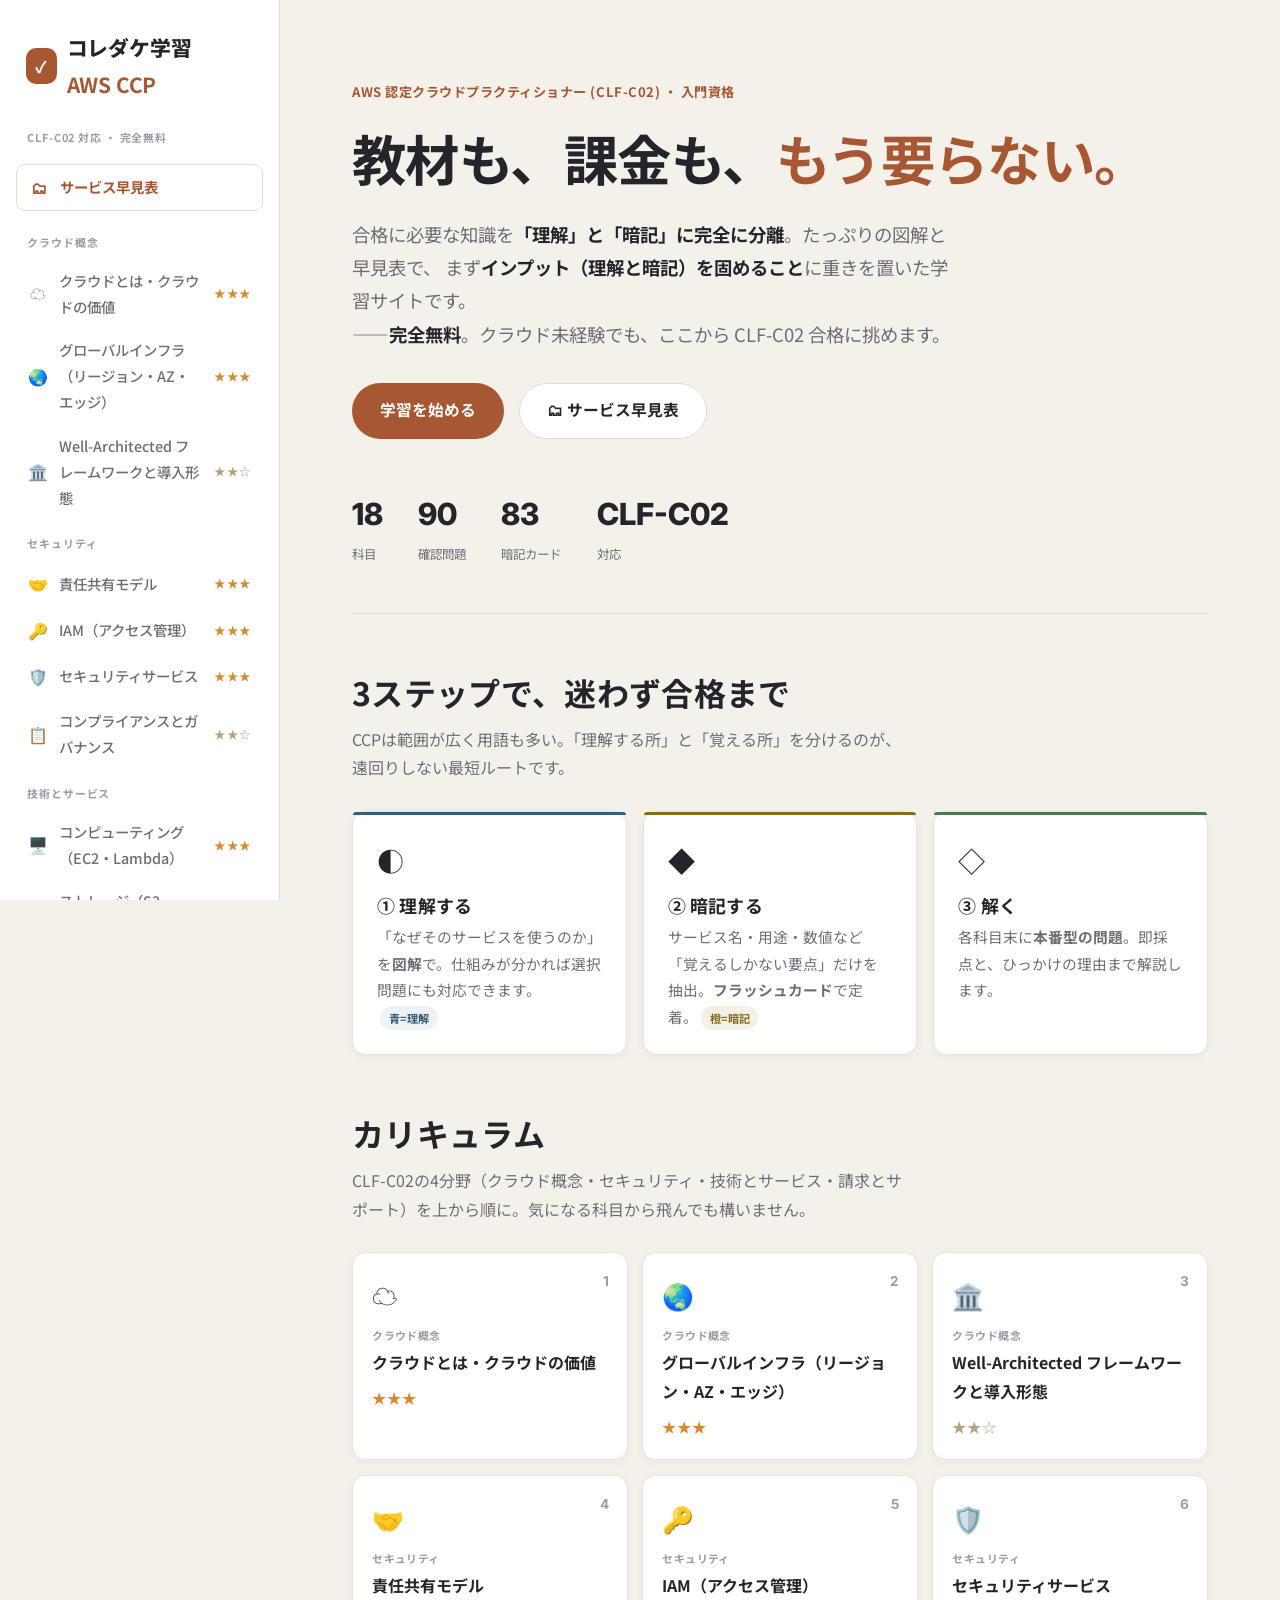
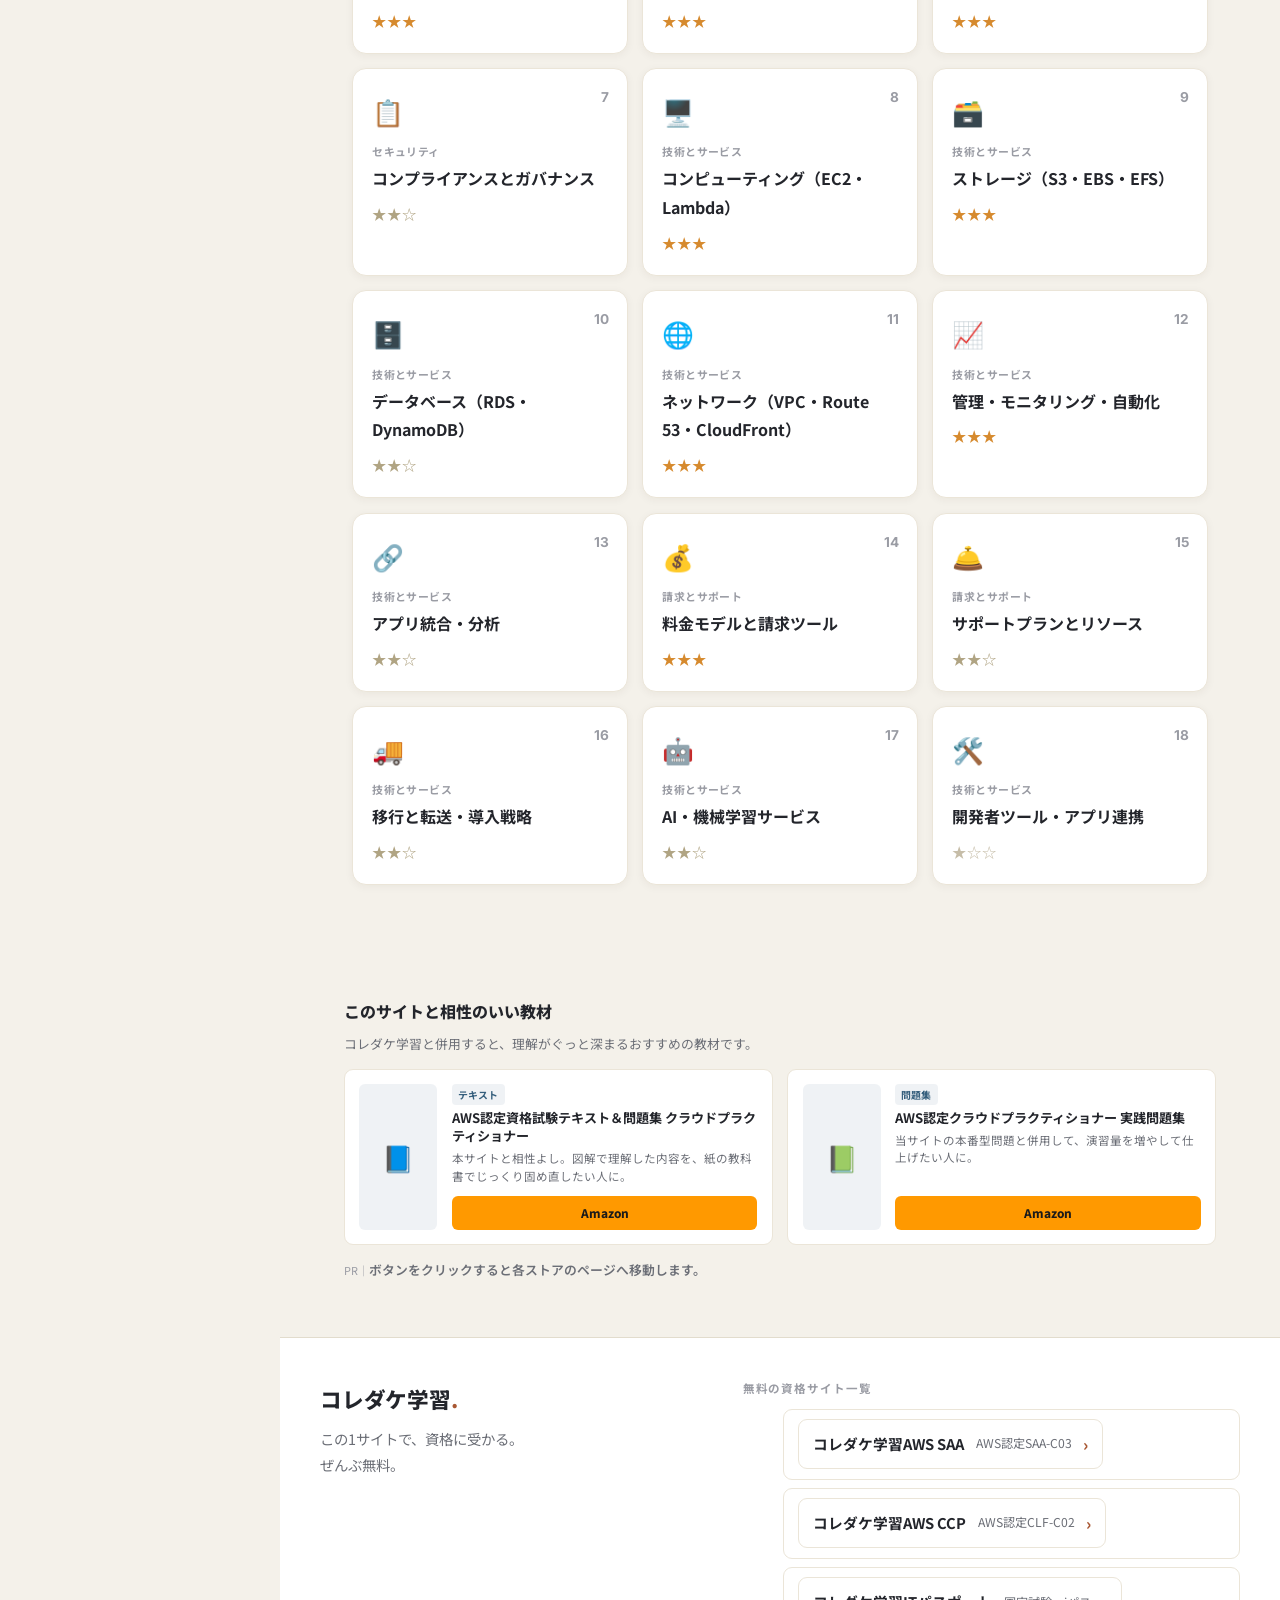
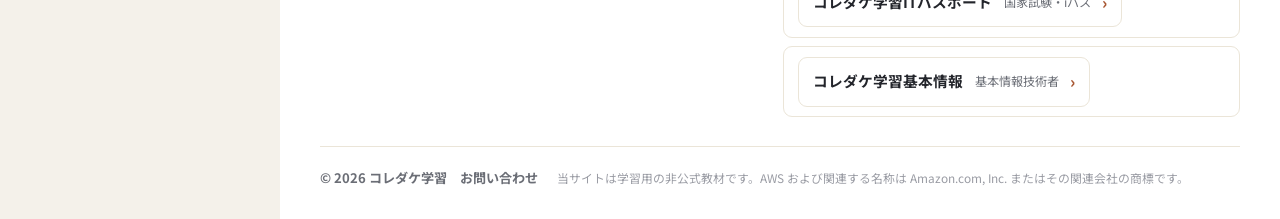
==== aws-ccp/index.html @ abc5c721 "アフィリエイト枠: 案内文だけ文字を大きく濃く 『PR｜』はそのまま、『ボタンをクリックすると各ストアのページへ移動します。』の 部分だけ2スパンに分割してfont-size/colorを強め、読みや" ====
<!doctype html>
<html lang="ja">
  <head>
    <meta charset="UTF-8" />
    <meta name="viewport" content="width=device-width, initial-scale=1.0" />

    <title>コレダケ学習AWS CCP｜完全無料でCLF-C02に合格する図解学習サイト</title>
    <meta
      name="description"
      content="コレダケ学習AWS CCP。参考書も有料講座も不要、たっぷりの図解で理解と暗記を分け、本番型問題とサービス早見表で仕上げる完全無料のAWS認定クラウドプラクティショナー（CLF-C02）対策サイト。クラウド概念・セキュリティ・主要サービス・料金の全範囲を初心者にもやさしく解説。"
    />
    <meta name="robots" content="index, follow" />
    <link rel="canonical" href="https://koredakegakusyu.github.io/aws-ccp/" />
    <link rel="icon" href="data:image/svg+xml,<svg xmlns='http://www.w3.org/2000/svg' viewBox='0 0 64 64'><rect width='64' height='64' rx='14' fill='%23a85733'/><path d='M17 33l10 10 20-23' fill='none' stroke='%23fff' stroke-width='7' stroke-linecap='round' stroke-linejoin='round'/></svg>" />

    <meta property="og:type" content="website" />
    <meta property="og:title" content="コレダケ学習AWS CCP｜完全無料でCLF-C02に合格する図解学習サイト" />
    <meta property="og:description" content="コレダケ学習AWS CCP。参考書も課金も不要、図解で理解と暗記を分け、本番型問題と早見表で仕上げる完全無料のCLF-C02対策サイト。" />
    <meta property="og:locale" content="ja_JP" />
    <meta name="twitter:card" content="summary" />
    <meta name="twitter:title" content="コレダケ学習AWS CCP｜完全無料でCLF-C02に合格" />
    <meta name="twitter:description" content="参考書も課金も不要。図解で理解と暗記を分け、本番型問題と早見表で仕上げる完全無料のCLF-C02対策。" />
    <meta name="theme-color" content="#f4f1ea" />

    <link rel="preconnect" href="https://fonts.googleapis.com" />
    <link rel="preconnect" href="https://fonts.gstatic.com" crossorigin />
    <link
      href="https://fonts.googleapis.com/css2?family=Inter:wght@400;500;600;700;800&family=Noto+Sans+JP:wght@400;500;700;800&display=swap"
      rel="stylesheet"
    />
    <link rel="stylesheet" href="./css/style.css" />
  </head>
  <body>
    <a class="skip-link" href="#content">本文へスキップ</a>

    <!-- ===== サイドバー（ナビはJSで生成） ===== -->
    <aside class="sidebar" id="sidebar" aria-label="学習メニュー">
      <a class="brand" href="#home" data-nav>
        <span class="brand-mark" aria-hidden="true">✓</span>
        <span class="brand-text">コレダケ学習<strong>AWS&nbsp;CCP</strong></span>
      </a>
      <div class="brand-sub">CLF-C02 対応 ・ 完全無料</div>
      <nav class="nav" id="nav" aria-label="科目一覧"><!-- JSで生成 --></nav>
      <p class="sidebar-foot">クラウド未経験でもOK。<br />上から順に進めれば全範囲を一周できます。</p>
    </aside>

    <div class="sidebar-overlay" id="sidebar-overlay" hidden></div>

    <!-- ===== トップバー（モバイル） ===== -->
    <header class="topbar">
      <button class="menu-btn" id="menu-btn" aria-label="メニュー" aria-expanded="false">
        <span></span><span></span><span></span>
      </button>
      <a class="topbar-brand" href="#home" data-nav>コレダケ学習<strong>AWS CCP</strong></a>
    </header>

    <!-- ===== メイン ===== -->
    <main class="main" id="content">
      <!-- ホーム -->
      <section class="view" id="view-home">
        <div class="hero">
          <p class="hero-eyebrow">AWS 認定クラウドプラクティショナー (CLF-C02) ・ 入門資格</p>
          <h1 class="hero-title">
            教材も、課金も、<span class="em">もう要らない。</span>
          </h1>
          <p class="hero-lead">
            合格に必要な知識を<strong>「理解」と「暗記」に完全に分離</strong>。たっぷりの図解と早見表で、
            まず<strong>インプット（理解と暗記）を固めること</strong>に重きを置いた学習サイトです。<br />
            ——<strong>完全無料</strong>。クラウド未経験でも、ここから CLF-C02 合格に挑めます。
          </p>
          <div class="hero-actions">
            <a class="btn btn-primary" href="#curriculum" data-nav>学習を始める</a>
            <a class="btn btn-ghost" href="#compare" data-nav>🗂 サービス早見表</a>
          </div>

          <div class="hero-stats">
            <div><span class="stat-num" id="stat-modules">—</span><span class="stat-label">科目</span></div>
            <div><span class="stat-num" id="stat-questions">—</span><span class="stat-label">確認問題</span></div>
            <div><span class="stat-num" id="stat-cards">—</span><span class="stat-label">暗記カード</span></div>
            <div><span class="stat-num">CLF-C02</span><span class="stat-label">対応</span></div>
          </div>
        </div>

        <!-- 進め方 -->
        <section class="block" id="how">
          <h2 class="block-title">3ステップで、迷わず合格まで</h2>
          <p class="block-sub">CCPは範囲が広く用語も多い。「理解する所」と「覚える所」を分けるのが、遠回りしない最短ルートです。</p>
          <div class="feature-grid">
            <article class="feature-card accent-understand">
              <div class="feature-icon" aria-hidden="true">◐</div>
              <h3>① 理解する</h3>
              <p>「なぜそのサービスを使うのか」を<strong>図解</strong>で。仕組みが分かれば選択問題にも対応できます。<span class="tag tag-understand">青=理解</span></p>
            </article>
            <article class="feature-card accent-memorize">
              <div class="feature-icon" aria-hidden="true">◆</div>
              <h3>② 暗記する</h3>
              <p>サービス名・用途・数値など「覚えるしかない要点」だけを抽出。<strong>フラッシュカード</strong>で定着。<span class="tag tag-memorize">橙=暗記</span></p>
            </article>
            <article class="feature-card accent-test">
              <div class="feature-icon" aria-hidden="true">◇</div>
              <h3>③ 解く</h3>
              <p>各科目末に<strong>本番型の問題</strong>。即採点と、ひっかけの理由まで解説します。</p>
            </article>
          </div>
        </section>

        <!-- カリキュラム -->
        <section class="block" id="curriculum">
          <h2 class="block-title">カリキュラム</h2>
          <p class="block-sub">CLF-C02の4分野（クラウド概念・セキュリティ・技術とサービス・請求とサポート）を上から順に。気になる科目から飛んでも構いません。</p>
          <div class="dashboard" id="dashboard"><!-- JSで生成 --></div>
        </section>
      </section>

      <!-- 科目ビュー（JSで生成） -->
      <section class="view" id="view-module" hidden></section>

      <!-- 下部広告スロット（空の間は自動で非表示。審査通過後にここへ配信タグを貼る） -->
      <div class="ad ad-bottom" id="ad-bottom" aria-label="広告"></div>

      <section class="affiliate-section" aria-label="このサイトと相性のいい教材">
        <div class="affiliate-head">
          <span class="affiliate-title">このサイトと相性のいい教材</span>
        </div>
        <p class="affiliate-lead">コレダケ学習と併用すると、理解がぐっと深まるおすすめの教材です。</p>
        <div class="affiliate-grid" id="affiliate-products"><!-- affiliate.js で生成 --></div>
        <p class="affiliate-note"><span class="affiliate-pr-mini">PR</span>｜<span class="affiliate-note-link">ボタンをクリックすると各ストアのページへ移動します。</span></p>
      </section>

      <!-- ===== ネットワークフッター（コレダケ学習 シリーズ） ===== -->
      <footer class="site-footer">
        <div class="footer-top">
          <div class="footer-brand">
            <span class="footer-logo">コレダケ学習<span>.</span></span>
            <p class="footer-tagline">この1サイトで、資格に受かる。ぜんぶ無料。</p>
          </div>
          <nav class="footer-net" aria-label="コレダケ学習 シリーズ">
            <h2 class="footer-h">無料の資格サイト一覧</h2>
            <ul class="fnet-list" id="footer-sites"><!-- network.js で生成 --></ul>
          </nav>
        </div>
        <div class="footer-bottom">
          <p class="footer-copy">© <span id="footer-year">2026</span> コレダケ学習　<a href="#contact" data-nav>お問い合わせ</a></p>
          <p class="footer-note">当サイトは学習用の非公式教材です。AWS および関連する名称は Amazon.com, Inc. またはその関連会社の商標です。</p>
        </div>
      </footer>
    </main>

    <!-- 右サイド広告スロット（広い画面のみ・空の間は非表示） -->
    <aside class="ad ad-rail" id="ad-rail" aria-label="広告"></aside>

    <button class="to-top" id="to-top" aria-label="先頭へ戻る" hidden>↑</button>

    <script src="./js/data/01-cloud-concept.js" defer></script>
    <script src="./js/data/02-global-infra.js" defer></script>
    <script src="./js/data/03-well-architected.js" defer></script>
    <script src="./js/data/04-shared-responsibility.js" defer></script>
    <script src="./js/data/05-iam.js" defer></script>
    <script src="./js/data/06-security-services.js" defer></script>
    <script src="./js/data/07-compliance.js" defer></script>
    <script src="./js/data/08-compute.js" defer></script>
    <script src="./js/data/09-storage.js" defer></script>
    <script src="./js/data/10-database.js" defer></script>
    <script src="./js/data/11-network.js" defer></script>
    <script src="./js/data/12-management.js" defer></script>
    <script src="./js/data/13-integration.js" defer></script>
    <script src="./js/data/14-billing.js" defer></script>
    <script src="./js/data/15-support.js" defer></script>
    <script src="./js/data/16-migration.js" defer></script>
    <script src="./js/data/17-ai-ml.js" defer></script>
    <script src="./js/data/18-devtools.js" defer></script>
    <script src="./js/data/19-exam-plus.js" defer></script>
    <script src="./js/data/compare.js" defer></script>
    <script src="./js/data/freq.js" defer></script>
    <script src="./js/app.js" defer></script>
    <script src="./js/network.js" defer></script>
    <script src="./js/affiliate.js" defer></script>
  </body>
</html>
---- aws-ccp/css/style.css ----
/* =============================================================
   SAA Forge — AWS SAA 合格サイト スタイル
   ミルクホワイト基調のシックなライトテーマ
   理解=スレートブルー / 暗記=オーカー で色分け
   ============================================================= */

:root {
  /* ベース（ミルクホワイト） */
  --bg: #f4f1ea;            /* ミルクホワイト（やや暖色） */
  --bg-elev: #ffffff;        /* カード面 */
  --bg-elev-2: #efeadf;      /* 微妙な沈み */
  --card: #ffffff;
  --border: #e2dccd;         /* 暖色の細線 */
  --border-soft: #ebe5d8;

  /* テキスト（インク） */
  --text: #23252b;
  --text-muted: #6b6e76;
  --text-dim: #9a9ca4;

  /* アクセント（くすんだ上品色） */
  --accent: #a85733;         /* テラコッタ（主アクション・ブランド） */
  --accent-hover: #8f4727;
  --understand: #355f7d;      /* 理解=スレートブルー */
  --understand-bg: rgba(53, 95, 125, 0.08);
  --memorize: #8a6a1e;        /* 暗記=オーカー */
  --memorize-bg: rgba(170, 130, 40, 0.12);
  --test: #4a7a4e;            /* テスト=セージ */
  --test-bg: rgba(74, 122, 78, 0.1);
  --danger: #a8412f;
  --diagram-bg: #ffffff;      /* 図解は明るいテキストブック風パネル */

  /* タイポ */
  --font: "Noto Sans JP", "Inter", system-ui, -apple-system, "Segoe UI", sans-serif;
  --font-en: "Inter", "Noto Sans JP", sans-serif;

  /* レイアウト */
  --sidebar-w: 280px;
  --radius: 14px;
  --radius-sm: 9px;
  --shadow: 0 12px 30px rgba(50, 42, 28, 0.08);
  --shadow-soft: 0 2px 8px rgba(50, 42, 28, 0.05);
  --transition: 0.22s ease;
}

/* ---- リセット ---- */
*, *::before, *::after { box-sizing: border-box; }
* { margin: 0; }
html { scroll-behavior: smooth; }
body {
  font-family: var(--font);
  background: var(--bg);
  color: var(--text);
  line-height: 1.8;
  -webkit-font-smoothing: antialiased;
  overflow-x: hidden;
}
img, svg { display: block; max-width: 100%; }
a { color: inherit; text-decoration: none; }
h1, h2, h3, h4 { line-height: 1.4; text-wrap: balance; font-weight: 700; letter-spacing: 0.01em; }
:focus-visible { outline: 2px solid var(--accent); outline-offset: 3px; border-radius: 4px; }

.skip-link {
  position: fixed; left: 1rem; top: -4rem; z-index: 200;
  background: var(--accent); color: #fff; padding: 0.6rem 1rem;
  border-radius: var(--radius-sm); font-weight: 700; transition: top var(--transition);
}
.skip-link:focus { top: 1rem; }

/* =============================================================
   サイドバー
   ============================================================= */
.sidebar {
  position: fixed; inset: 0 auto 0 0;
  width: var(--sidebar-w);
  background: var(--bg-elev);
  border-right: 1px solid var(--border);
  display: flex; flex-direction: column;
  padding: 1.5rem 1rem;
  z-index: 100;
  overflow-y: auto;
}
.brand {
  display: flex; align-items: center; gap: 0.6rem;
  font-size: 1.3rem; font-weight: 800; letter-spacing: -0.01em;
  padding: 0.3rem 0.6rem; margin-bottom: 1.25rem;
}
.brand-mark {
  display: grid; place-items: center;
  width: 36px; height: 36px; border-radius: 10px;
  background: var(--accent); color: #fff; font-size: 1rem;
}
.brand-text strong { color: var(--accent); }
.brand-sub {
  font-size: 0.68rem; font-weight: 700; letter-spacing: 0.08em;
  color: var(--text-dim); padding: 0 0.7rem 1rem; text-transform: uppercase;
}

/* ナビ */
.nav { display: flex; flex-direction: column; gap: 0.1rem; flex: 1; }
.nav-domain {
  font-size: 0.68rem; font-weight: 700; letter-spacing: 0.08em;
  color: var(--text-dim); text-transform: uppercase;
  padding: 0.9rem 0.7rem 0.35rem;
}
.nav-link {
  display: flex; align-items: center; gap: 0.6rem;
  padding: 0.5rem 0.7rem; border-radius: var(--radius-sm);
  color: var(--text-muted); font-size: 0.9rem; font-weight: 500;
  transition: var(--transition); position: relative;
}
.nav-link:hover { background: var(--bg-elev-2); color: var(--text); }
.nav-link.active {
  background: var(--understand-bg); color: var(--accent); font-weight: 700;
}
.nav-link.active::before {
  content: ""; position: absolute; left: 0; top: 18%; bottom: 18%;
  width: 3px; border-radius: 3px; background: var(--accent);
}
.nav-icon { font-size: 1rem; width: 1.4rem; text-align: center; }

.sidebar-foot { font-size: 0.72rem; color: var(--text-dim); padding: 1rem 0.7rem 0; line-height: 1.6; }

.sidebar-overlay {
  position: fixed; inset: 0; background: rgba(40, 35, 25, 0.35);
  z-index: 90;
}

/* =============================================================
   トップバー（モバイルのみ）
   ============================================================= */
.topbar {
  display: none; position: sticky; top: 0; z-index: 80;
  align-items: center; gap: 1rem; padding: 0.8rem 1rem;
  background: rgba(244, 241, 234, 0.92); backdrop-filter: blur(10px);
  border-bottom: 1px solid var(--border);
}
.topbar-brand { font-weight: 800; font-size: 1.1rem; margin-left: 0.2rem; }
.topbar-brand strong { color: var(--accent); }
.menu-btn {
  display: flex; flex-direction: column; gap: 4px; background: none;
  border: none; cursor: pointer; padding: 6px;
}
.menu-btn span {
  width: 22px; height: 2px; background: var(--text); border-radius: 2px;
  transition: var(--transition);
}
.menu-btn[aria-expanded="true"] span:nth-child(1) { transform: translateY(6px) rotate(45deg); }
.menu-btn[aria-expanded="true"] span:nth-child(2) { opacity: 0; }
.menu-btn[aria-expanded="true"] span:nth-child(3) { transform: translateY(-6px) rotate(-45deg); }

/* =============================================================
   メイン
   ============================================================= */
.main { margin-left: var(--sidebar-w); min-height: 100vh; }
.view { max-width: 920px; margin-inline: auto; padding: 0 2rem 5rem; }

/* ---- ヒーロー ---- */
.hero { padding: 5rem 0 3rem; border-bottom: 1px solid var(--border); }
.hero-eyebrow {
  color: var(--accent); font-weight: 700; font-size: 0.82rem;
  letter-spacing: 0.04em; margin-bottom: 1rem;
}
.hero-title { font-size: clamp(2rem, 1.3rem + 3.4vw, 3.4rem); letter-spacing: -0.01em; color: var(--text); }
.hero-title .em { color: var(--accent); }
.hero-lead {
  color: var(--text-muted); font-size: clamp(1rem, 0.92rem + 0.3vw, 1.15rem);
  margin: 1.4rem 0 2rem; max-width: 60ch;
}
.hero-lead strong { color: var(--text); font-weight: 700; }
.hero-actions { display: flex; flex-wrap: wrap; gap: 0.9rem; }

.btn {
  display: inline-flex; align-items: center; gap: 0.5rem;
  padding: 0.8rem 1.7rem; border-radius: 999px; font-weight: 700;
  font-size: 0.98rem; cursor: pointer; border: 1.5px solid transparent;
  transition: var(--transition); font-family: inherit;
}
.btn-primary { background: var(--accent); color: #fff; }
.btn-primary:hover { background: var(--accent-hover); }
.btn-ghost { border-color: var(--border); color: var(--text); background: var(--bg-elev); }
.btn-ghost:hover { border-color: var(--accent); color: var(--accent); }

.hero-stats { display: flex; flex-wrap: wrap; gap: 2.2rem; margin-top: 3rem; }
.stat-num { font-family: var(--font-en); font-size: 1.9rem; font-weight: 800; color: var(--text); }
.stat-label { display: block; font-size: 0.78rem; color: var(--text-muted); margin-top: 0.1rem; }

/* ---- ブロック共通 ---- */
.block { padding-top: 3.5rem; }
.block-title { font-size: clamp(1.4rem, 1.15rem + 1.2vw, 2rem); }
.block-sub { color: var(--text-muted); margin: 0.6rem 0 1.8rem; max-width: 62ch; }

.feature-grid { display: grid; grid-template-columns: repeat(auto-fit, minmax(230px, 1fr)); gap: 1rem; }
.feature-card {
  background: var(--card); border: 1px solid var(--border-soft);
  border-radius: var(--radius); padding: 1.5rem;
  transition: var(--transition); position: relative; box-shadow: var(--shadow-soft);
}
.feature-card::after {
  content: ""; position: absolute; inset: 0 0 auto 0; height: 3px;
  background: var(--c, var(--accent)); border-radius: var(--radius) var(--radius) 0 0;
}
.feature-card:hover { box-shadow: var(--shadow); transform: translateY(-2px); }
.accent-understand { --c: var(--understand); }
.accent-memorize { --c: var(--memorize); }
.accent-test { --c: var(--test); }
.feature-icon { font-size: 1.7rem; margin-bottom: 0.5rem; }
.feature-card h3 { font-size: 1.12rem; margin-bottom: 0.4rem; }
.feature-card p { color: var(--text-muted); font-size: 0.92rem; }

.tag {
  display: inline-block; font-size: 0.7rem; font-weight: 700;
  padding: 0.1rem 0.55rem; border-radius: 999px; margin-left: 0.2rem;
}
.tag-understand { background: var(--understand-bg); color: var(--understand); }
.tag-memorize { background: var(--memorize-bg); color: var(--memorize); }

/* ---- カリキュラム一覧 ---- */
.dashboard { display: grid; grid-template-columns: repeat(auto-fill, minmax(210px, 1fr)); gap: 0.9rem; }
.dash-card {
  display: block; background: var(--card); border: 1px solid var(--border-soft);
  border-radius: var(--radius); padding: 1.2rem; transition: var(--transition);
  position: relative; box-shadow: var(--shadow-soft);
}
.dash-card:hover { transform: translateY(-2px); border-color: var(--accent); box-shadow: var(--shadow); }
.dash-card .dc-icon { font-size: 1.6rem; }
.dash-card .dc-domain { font-size: 0.68rem; color: var(--text-dim); font-weight: 700; letter-spacing: 0.04em; margin-top: 0.5rem; }
.dash-card .dc-title { font-size: 1rem; font-weight: 700; margin-top: 0.15rem; }
.dash-card .dc-no { position: absolute; top: 1rem; right: 1.1rem; font-family: var(--font-en); font-size: 0.85rem; color: var(--text-dim); font-weight: 700; }

/* 頻出度（★） */
.freq { letter-spacing: 0.05em; white-space: nowrap; }
.freq-3 { color: #d68a2e; }
.freq-2 { color: #b0a483; }
.freq-1 { color: #c6bda8; }
.nav-link .freq { margin-left: auto; font-size: 0.72rem; padding-left: 0.3rem; }
.nav-title { flex: 1; }
.dc-freq { margin-top: 0.5rem; font-size: 0.9rem; }
.module-freq {
  display: inline-block; margin-top: 0.6rem; font-size: 0.85rem; font-weight: 700;
  color: var(--text-muted); background: var(--bg-elev-2);
  padding: 0.2rem 0.7rem; border-radius: 999px;
}
.module-freq .freq { font-size: 0.95rem; margin-left: 0.2rem; }

/* =============================================================
   科目ビュー
   ============================================================= */
.module-header { padding: 3rem 0 1.4rem; border-bottom: 1px solid var(--border); margin-bottom: 1.8rem; }
.crumb { color: var(--text-dim); font-size: 0.84rem; margin-bottom: 0.5rem; }
.crumb a:hover { color: var(--accent); }
.module-domain {
  display: inline-block; font-size: 0.74rem; font-weight: 700;
  color: var(--accent); background: rgba(168, 87, 51, 0.1);
  padding: 0.2rem 0.7rem; border-radius: 999px; margin-bottom: 0.7rem;
}
.module-title { font-size: clamp(1.6rem, 1.3rem + 1.6vw, 2.3rem); }
.module-title .mt-icon { margin-right: 0.5rem; }
.module-intro { color: var(--text-muted); margin-top: 0.7rem; font-size: 1.02rem; }

/* セクション見出し */
.sec { margin: 2.6rem 0; }
.sec-head { display: flex; align-items: center; gap: 0.7rem; margin-bottom: 1.1rem; }
.sec-badge {
  display: grid; place-items: center; width: 38px; height: 38px;
  border-radius: 11px; font-size: 1.1rem; flex-shrink: 0;
}
.sec-understand .sec-badge { background: var(--understand-bg); color: var(--understand); }
.sec-memorize .sec-badge { background: var(--memorize-bg); color: var(--memorize); }
.sec-cards .sec-badge { background: rgba(168, 87, 51, 0.1); color: var(--accent); }
.sec-test .sec-badge { background: var(--test-bg); color: var(--test); }
.sec-head h2 { font-size: 1.35rem; }
.sec-head .sec-tag { font-size: 0.76rem; color: var(--text-muted); font-weight: 500; }

/* 理解パート */
.concept {
  background: var(--card); border: 1px solid var(--border-soft);
  border-left: 3px solid var(--understand); border-radius: var(--radius);
  padding: 1.3rem 1.5rem; margin-bottom: 1rem; box-shadow: var(--shadow-soft);
}
.concept h3 { font-size: 1.1rem; margin-bottom: 0.5rem; color: var(--understand); }
.concept p { color: var(--text); margin-bottom: 0.7rem; }
.concept p:last-child { margin-bottom: 0; }
.concept ul { margin: 0 0 0.7rem 1.1rem; color: var(--text); }
.concept li { margin-bottom: 0.35rem; }
.concept strong { color: var(--understand); font-weight: 700; }
.concept code { background: var(--bg-elev-2); padding: 0.05em 0.35em; border-radius: 4px; font-size: 0.9em; }

.diagram {
  background: var(--diagram-bg); border: 1px solid var(--border-soft); border-radius: var(--radius-sm);
  padding: 1.2rem; overflow-x: auto; margin: 1.1rem 0 0.3rem;
}
.diagram svg { margin-inline: auto; width: 100%; height: auto; max-width: 640px; }
.diagram-cap { text-align: center; font-size: 0.8rem; color: #6b6e76; margin-top: 0.6rem; }

/* 暗記パート */
.memo-grid { display: grid; gap: 0.7rem; }
.memo {
  display: flex; gap: 1rem; align-items: flex-start;
  background: var(--memorize-bg); border: 1px solid rgba(170, 130, 40, 0.25);
  border-radius: var(--radius-sm); padding: 0.9rem 1.1rem;
}
.memo-key { font-weight: 800; color: var(--memorize); font-size: 0.92rem; flex-shrink: 0; min-width: 8.5rem; }
.memo-val { color: var(--text); font-size: 0.92rem; }
.memo-val strong { color: var(--memorize); }
.memo-val code { background: rgba(0,0,0,0.05); padding: 0.05em 0.35em; border-radius: 4px; }

/* 比較テーブル */
.cmp { width: 100%; border-collapse: collapse; margin: 0.9rem 0; font-size: 0.9rem; }
.cmp th, .cmp td { padding: 0.65rem 0.85rem; border: 1px solid var(--border); text-align: left; vertical-align: top; }
.cmp th { background: var(--bg-elev-2); color: var(--text); font-weight: 700; }
.cmp td strong { color: var(--accent); }

/* フラッシュカード */
.flash-toolbar { display: flex; align-items: center; gap: 1rem; margin-bottom: 0.9rem; }
.flash-counter { color: var(--text-muted); font-size: 0.88rem; font-family: var(--font-en); }
.flashcard { perspective: 1400px; height: 230px; cursor: pointer; margin-bottom: 0.9rem; }
.flashcard-inner { position: relative; width: 100%; height: 100%; transition: transform 0.55s; transform-style: preserve-3d; }
.flashcard.flipped .flashcard-inner { transform: rotateY(180deg); }
.flash-face {
  position: absolute; inset: 0; backface-visibility: hidden;
  display: flex; flex-direction: column; align-items: center; justify-content: center;
  text-align: center; padding: 2rem; border-radius: var(--radius);
  border: 1px solid var(--border); box-shadow: var(--shadow-soft);
}
.flash-front { background: var(--card); }
.flash-back { background: #fbf7ef; transform: rotateY(180deg); border-color: rgba(168, 87, 51, 0.4); }
.flash-q { font-size: 1.2rem; font-weight: 700; color: var(--text); }
.flash-a { font-size: 1.02rem; color: var(--text); }
.flash-hint { position: absolute; bottom: 1rem; font-size: 0.74rem; color: var(--text-dim); }
.flash-side { font-size: 0.7rem; font-weight: 800; letter-spacing: 0.1em; color: var(--accent); position: absolute; top: 1rem; }
.flash-nav { display: flex; gap: 0.7rem; justify-content: center; }
.flash-btn {
  background: var(--bg-elev); border: 1px solid var(--border); color: var(--text);
  width: 42px; height: 42px; border-radius: 50%; cursor: pointer; font-size: 1.1rem;
  transition: var(--transition);
}
.flash-btn:hover { border-color: var(--accent); color: var(--accent); }

/* クイズ（本番想定） */
.quiz { display: flex; flex-direction: column; gap: 1.3rem; }
.q-card {
  background: var(--card); border: 1px solid var(--border-soft);
  border-radius: var(--radius); padding: 1.3rem 1.4rem; box-shadow: var(--shadow-soft);
}
.q-num { color: var(--accent); font-weight: 800; font-family: var(--font-en); font-size: 0.82rem; }
.q-text { font-weight: 700; font-size: 1.04rem; margin: 0.3rem 0 1rem; line-height: 1.7; }
.q-choices { display: flex; flex-direction: column; gap: 0.55rem; }
.q-choice {
  display: flex; gap: 0.7rem; align-items: flex-start; text-align: left;
  background: var(--bg-elev); border: 1px solid var(--border); color: var(--text);
  padding: 0.75rem 1rem; border-radius: var(--radius-sm); cursor: pointer;
  transition: var(--transition); font-family: inherit; font-size: 0.93rem; width: 100%; line-height: 1.6;
}
.q-choice:hover:not(:disabled) { border-color: var(--accent); }
.q-choice .q-mark { font-weight: 800; color: var(--text-dim); flex-shrink: 0; }
.q-choice.correct { border-color: var(--test); background: var(--test-bg); }
.q-choice.correct .q-mark { color: var(--test); }
.q-choice.wrong { border-color: var(--danger); background: rgba(168, 65, 47, 0.08); }
.q-choice.wrong .q-mark { color: var(--danger); }
.q-explain {
  margin-top: 0.9rem; padding: 0.9rem 1.1rem; border-radius: var(--radius-sm);
  background: var(--understand-bg); border-left: 3px solid var(--understand);
  font-size: 0.9rem; color: var(--text); display: none; line-height: 1.7;
}
.q-explain.show { display: block; animation: fadeUp 0.35s ease; }
.q-explain strong { color: var(--understand); }
.q-verdict { font-weight: 800; margin-right: 0.4rem; }
.q-verdict.ok { color: var(--test); }
.q-verdict.ng { color: var(--danger); }

/* 科目フッター（次へ） */
.module-foot {
  margin-top: 3rem; padding-top: 1.6rem; border-top: 1px solid var(--border);
  display: flex; justify-content: space-between; gap: 1rem; flex-wrap: wrap;
}
.foot-link { color: var(--accent); font-weight: 700; }
.foot-link:hover { text-decoration: underline; }

/* to-top */
.to-top {
  position: fixed; right: 1.4rem; bottom: 1.4rem; z-index: 70;
  width: 44px; height: 44px; border-radius: 50%; cursor: pointer;
  background: var(--accent); color: #fff; border: none; font-size: 1.1rem;
  box-shadow: var(--shadow); transition: var(--transition);
}
.to-top:hover { background: var(--accent-hover); }

@keyframes fadeUp { from { opacity: 0; transform: translateY(8px); } to { opacity: 1; transform: none; } }

/* =============================================================
   レスポンシブ
   ============================================================= */
@media (max-width: 900px) {
  .sidebar { transform: translateX(-100%); transition: transform var(--transition); box-shadow: var(--shadow); }
  .sidebar.open { transform: none; }
  .main { margin-left: 0; }
  .topbar { display: flex; }
  .hero { padding-top: 2.2rem; }
  .view { padding-inline: 1.1rem; }
  .hero-stats { gap: 1.4rem; }
}
@media (min-width: 901px) { .sidebar-overlay { display: none !important; } }
@media (prefers-reduced-motion: reduce) {
  *, *::before, *::after { animation-duration: 0.01ms !important; transition-duration: 0.01ms !important; }
  html { scroll-behavior: auto; }
}

/* =============================================================
   サービス早見表
   ============================================================= */
.nav-link.nav-special { color: var(--accent); font-weight: 700; border: 1px solid var(--border); margin-bottom: 0.4rem; }
.nav-link.nav-special:hover { background: var(--understand-bg); }

.cmp-head { padding: 3rem 0 1.2rem; border-bottom: 1px solid var(--border); margin-bottom: 1.4rem; }
.cmp-head h1 { font-size: clamp(1.6rem, 1.3rem + 1.6vw, 2.3rem); }
.cmp-head p { color: var(--text-muted); margin-top: 0.6rem; }

.cmp-toolbar { display: flex; flex-wrap: wrap; gap: 0.7rem; align-items: center; margin-bottom: 0.9rem; }
.cmp-search {
  flex: 1; min-width: 220px; font: inherit; padding: 0.7rem 1.1rem;
  border: 1px solid var(--border); border-radius: 999px; background: var(--bg-elev); color: var(--text);
}
.cmp-search:focus { outline: none; border-color: var(--accent); }
.cmp-count { font-size: 0.82rem; color: var(--text-muted); font-family: var(--font-en); white-space: nowrap; }

.cmp-chips { display: flex; flex-wrap: wrap; gap: 0.4rem; margin-bottom: 1.3rem; }
.cmp-chip {
  font: inherit; font-size: 0.8rem; font-weight: 600; padding: 0.35rem 0.85rem;
  border-radius: 999px; border: 1px solid var(--border); background: var(--bg-elev);
  color: var(--text-muted); cursor: pointer; transition: var(--transition);
}
.cmp-chip:hover { border-color: var(--accent); color: var(--accent); }
.cmp-chip.active { background: var(--accent); border-color: var(--accent); color: #fff; }

.cmp-wrap { overflow-x: auto; border: 1px solid var(--border); border-radius: var(--radius); box-shadow: var(--shadow-soft); }
table.cmp-table { width: 100%; border-collapse: collapse; font-size: 0.9rem; }
.cmp-table th, .cmp-table td { padding: 0.7rem 0.95rem; text-align: left; vertical-align: top; border-bottom: 1px solid var(--border-soft); }
.cmp-table thead th { position: sticky; top: 0; background: var(--bg-elev-2); color: var(--text); font-weight: 700; z-index: 10; }
.cmp-table tbody tr { cursor: pointer; }
.cmp-table tbody tr:hover { background: var(--bg-elev-2); }
.cmp-table .c-name { font-weight: 800; white-space: nowrap; }
a.c-name { display: block; text-decoration: none; color: var(--text); }
a.c-name:hover { color: var(--accent); text-decoration: underline; }
.cmp-table tbody tr:hover a.c-name { color: var(--accent); }
.c-go { color: var(--accent); font-weight: 800; }
.cmp-catbadge { display: inline-block; font-size: 0.66rem; font-weight: 700; padding: 0.05rem 0.45rem; border-radius: 999px; background: var(--understand-bg); color: var(--understand); margin-top: 0.3rem; }
.cmp-table .c-key { color: var(--text-muted); }
.cmp-empty { padding: 2rem; text-align: center; color: var(--text-muted); }

/* 紛らわしいペア */
.versus-grid { display: grid; grid-template-columns: repeat(auto-fill, minmax(290px, 1fr)); gap: 1rem; }
.versus-card { background: var(--card); border: 1px solid var(--border-soft); border-left: 3px solid var(--accent); border-radius: var(--radius); padding: 1.1rem 1.2rem; box-shadow: var(--shadow-soft); }
.versus-card h3 { font-size: 1rem; margin-bottom: 0.7rem; }
.versus-opt { display: flex; gap: 0.6rem; margin-bottom: 0.45rem; font-size: 0.87rem; line-height: 1.55; }
.versus-opt .vo-n { font-weight: 800; color: var(--understand); flex: 0 0 auto; min-width: 8.5rem; }
.versus-opt .vo-w { color: var(--text); }
.versus-tip { margin-top: 0.6rem; padding: 0.5rem 0.75rem; background: var(--memorize-bg); border-radius: var(--radius-sm); font-size: 0.82rem; font-weight: 600; color: var(--memorize); }

/* =============================================================
   広告スロット（空の間は自動で非表示 = 今は邪魔にならない）
   審査通過後、この中に配信タグを差し込むだけで表示される。
   ============================================================= */
.ad:empty { display: none; }
.ad {
  background: var(--bg-elev);
  border: 1px solid var(--border-soft);
  border-radius: var(--radius-sm);
  overflow: hidden;
}
/* 下部バナー（本文の流れの中・控えめ） */
.ad-bottom {
  max-width: 920px;
  margin: 1.5rem auto 0;
  min-height: 90px;
  display: grid; place-items: center;
}
/* 右サイド（広い画面のみ・固定表示・縦長） */
.ad-rail {
  position: fixed; top: 96px; right: 16px; z-index: 40;
  width: 160px; min-height: 600px;
  display: none;
}
/* 本文(920px)＋左右余白＋レール160pxが収まる広さでのみ出す */
@media (min-width: 1400px) {
  .ad-rail:not(:empty) { display: block; }
}

/* =============================================================
   おすすめ教材（アフィリエイト枠・全ページ下部・全4サイト共通デザイン）
   ============================================================= */
.affiliate-section {
  max-width: 920px; margin: 2rem auto 0; padding: 0 1.5rem;
}
.affiliate-head {
  display: flex; align-items: center; gap: 0.6rem; margin-bottom: 0.9rem;
}
.affiliate-title { font-size: 1rem; font-weight: 800; color: var(--text); }
.affiliate-pr {
  font-size: 0.62rem; font-weight: 700; letter-spacing: 0.04em;
  color: var(--text-dim); border: 1px solid var(--border); border-radius: 4px;
  padding: 0.1rem 0.45rem; text-transform: uppercase;
}
.affiliate-lead { font-size: 0.8rem; color: var(--text-muted); margin: -0.4rem 0 0.9rem; line-height: 1.6; }
.affiliate-note { font-size: 0.68rem; color: var(--text-dim); margin-top: 0.8rem; }
.affiliate-pr-mini { font-size: 0.68rem; color: var(--text-dim); }
.affiliate-note-link { font-size: 0.8rem; color: var(--text-muted); font-weight: 600; }
.affiliate-grid {
  display: grid; grid-template-columns: repeat(2, 1fr); gap: 0.9rem;
}
.affiliate-card {
  display: flex; gap: 0.9rem; background: var(--bg-elev);
  border: 1px solid var(--border-soft); border-radius: var(--radius-sm);
  padding: 0.9rem; transition: var(--transition);
}
.affiliate-card:hover {
  border-color: var(--accent); box-shadow: var(--shadow-soft);
}
.affiliate-thumb {
  position: relative; width: 78px; min-height: 100px; border-radius: 6px; flex-shrink: 0;
  background: var(--understand-bg); color: var(--understand);
  display: grid; place-items: center; font-size: 1.6rem; overflow: hidden;
}
.affiliate-thumb img {
  position: absolute; inset: 0; width: 100%; height: 100%;
  object-fit: contain; background: #fff; display: block;
}
.affiliate-body { display: flex; flex-direction: column; gap: 0.28rem; min-width: 0; flex: 1; }
.affiliate-cat {
  align-self: flex-start; font-size: 0.62rem; font-weight: 700;
  color: var(--understand); background: var(--understand-bg);
  border-radius: 4px; padding: 0.08rem 0.4rem;
}
.affiliate-name {
  font-size: 0.82rem; font-weight: 700; line-height: 1.4; color: var(--text);
}
.affiliate-author { font-size: 0.7rem; color: var(--text-dim); }
.affiliate-desc { font-size: 0.72rem; color: var(--text-muted); line-height: 1.5; }
.affiliate-btns {
  display: flex; gap: 0.4rem; margin-top: auto; padding-top: 0.4rem; flex-wrap: wrap;
}
.affiliate-btn {
  flex: 1; min-width: 84px; text-align: center; white-space: nowrap;
  font-size: 0.74rem; font-weight: 800; padding: 0.4rem 0.5rem;
  border-radius: 6px; text-decoration: none; transition: var(--transition);
}
.affiliate-btn.amazon { background: #ff9900; color: #1a1a1a; }
.affiliate-btn.amazon:hover { background: #ec8b00; }
.affiliate-btn.rakuten { background: #bf0000; color: #fff; }
.affiliate-btn.rakuten:hover { background: #a30000; }
@media (max-width: 640px) {
  .affiliate-grid { grid-template-columns: 1fr; }
}

/* =============================================================
   ネットワークフッター（コレダケ シリーズ）
   ============================================================= */
.site-footer {
  border-top: 1px solid var(--border);
  background: var(--bg-elev);
  padding: 2.6rem 2rem 1.8rem;
  margin-top: 3.5rem;
}
.footer-top {
  max-width: 920px; margin-inline: auto;
  display: grid; grid-template-columns: 1fr 1.3fr; gap: 2.5rem;
}
.footer-logo { font-size: 1.35rem; font-weight: 800; letter-spacing: -0.01em; color: var(--text); }
.footer-logo span { color: var(--accent); }
.footer-tagline { color: var(--text-muted); font-size: 0.9rem; margin-top: 0.5rem; max-width: 26ch; }

.footer-h {
  font-size: 0.72rem; font-weight: 700; letter-spacing: 0.08em;
  text-transform: uppercase; color: var(--text-dim); margin-bottom: 0.8rem;
}
.fnet-list { list-style: none; display: grid; gap: 0.5rem; }
.fnet-item, .fnet-link {
  display: flex; align-items: center; gap: 0.7rem;
  padding: 0.6rem 0.9rem; border: 1px solid var(--border-soft);
  border-radius: var(--radius-sm); background: var(--card);
}
.fnet-link { transition: var(--transition); }
.fnet-link:hover { border-color: var(--accent); transform: translateX(2px); }
.fnet-name { font-weight: 700; font-size: 0.92rem; color: var(--text); }
.fnet-tag { font-size: 0.76rem; color: var(--text-muted); }
.fnet-go { margin-left: auto; color: var(--accent); font-weight: 800; }
.fnet-badge {
  margin-left: auto; font-size: 0.68rem; font-weight: 700;
  padding: 0.1rem 0.5rem; border-radius: 999px;
  background: var(--understand-bg); color: var(--understand);
}
.fnet-badge.soon { background: var(--bg-elev-2); color: var(--text-dim); }
.fnet-item.is-soon { opacity: 0.78; }

.footer-bottom {
  max-width: 920px; margin: 1.8rem auto 0; padding-top: 1.2rem;
  border-top: 1px solid var(--border-soft);
  display: flex; flex-wrap: wrap; gap: 0.4rem 1.2rem; align-items: center;
}
.footer-copy { font-weight: 700; font-size: 0.82rem; color: var(--text-muted); }
.footer-note { font-size: 0.74rem; color: var(--text-dim); }

@media (max-width: 700px) {
  .footer-top { grid-template-columns: 1fr; gap: 1.6rem; }
  .site-footer { padding-inline: 1.1rem; }
}

/* スマホ: 表→カード */
@media (max-width: 760px) {
  .cmp-wrap { overflow: visible; border: none; box-shadow: none; }
  .cmp-table, .cmp-table tbody, .cmp-table tr, .cmp-table td { display: block; width: 100%; }
  .cmp-table thead { display: none; }
  .cmp-table tr { background: var(--card); border: 1px solid var(--border-soft); border-radius: var(--radius); margin-bottom: 0.8rem; padding: 0.5rem 0.3rem; box-shadow: var(--shadow-soft); }
  .cmp-table td { border: none; padding: 0.35rem 0.9rem; display: flex; gap: 0.7rem; }
  .cmp-table td::before { content: attr(data-label); flex: 0 0 5rem; font-weight: 700; color: var(--text-dim); font-size: 0.76rem; padding-top: 0.05rem; }
  .cmp-table .c-name { white-space: normal; }
  .cmp-catbadge { margin-top: 0; }
  .versus-opt { flex-direction: column; gap: 0.1rem; }
  .versus-opt .vo-n { min-width: 0; }
}
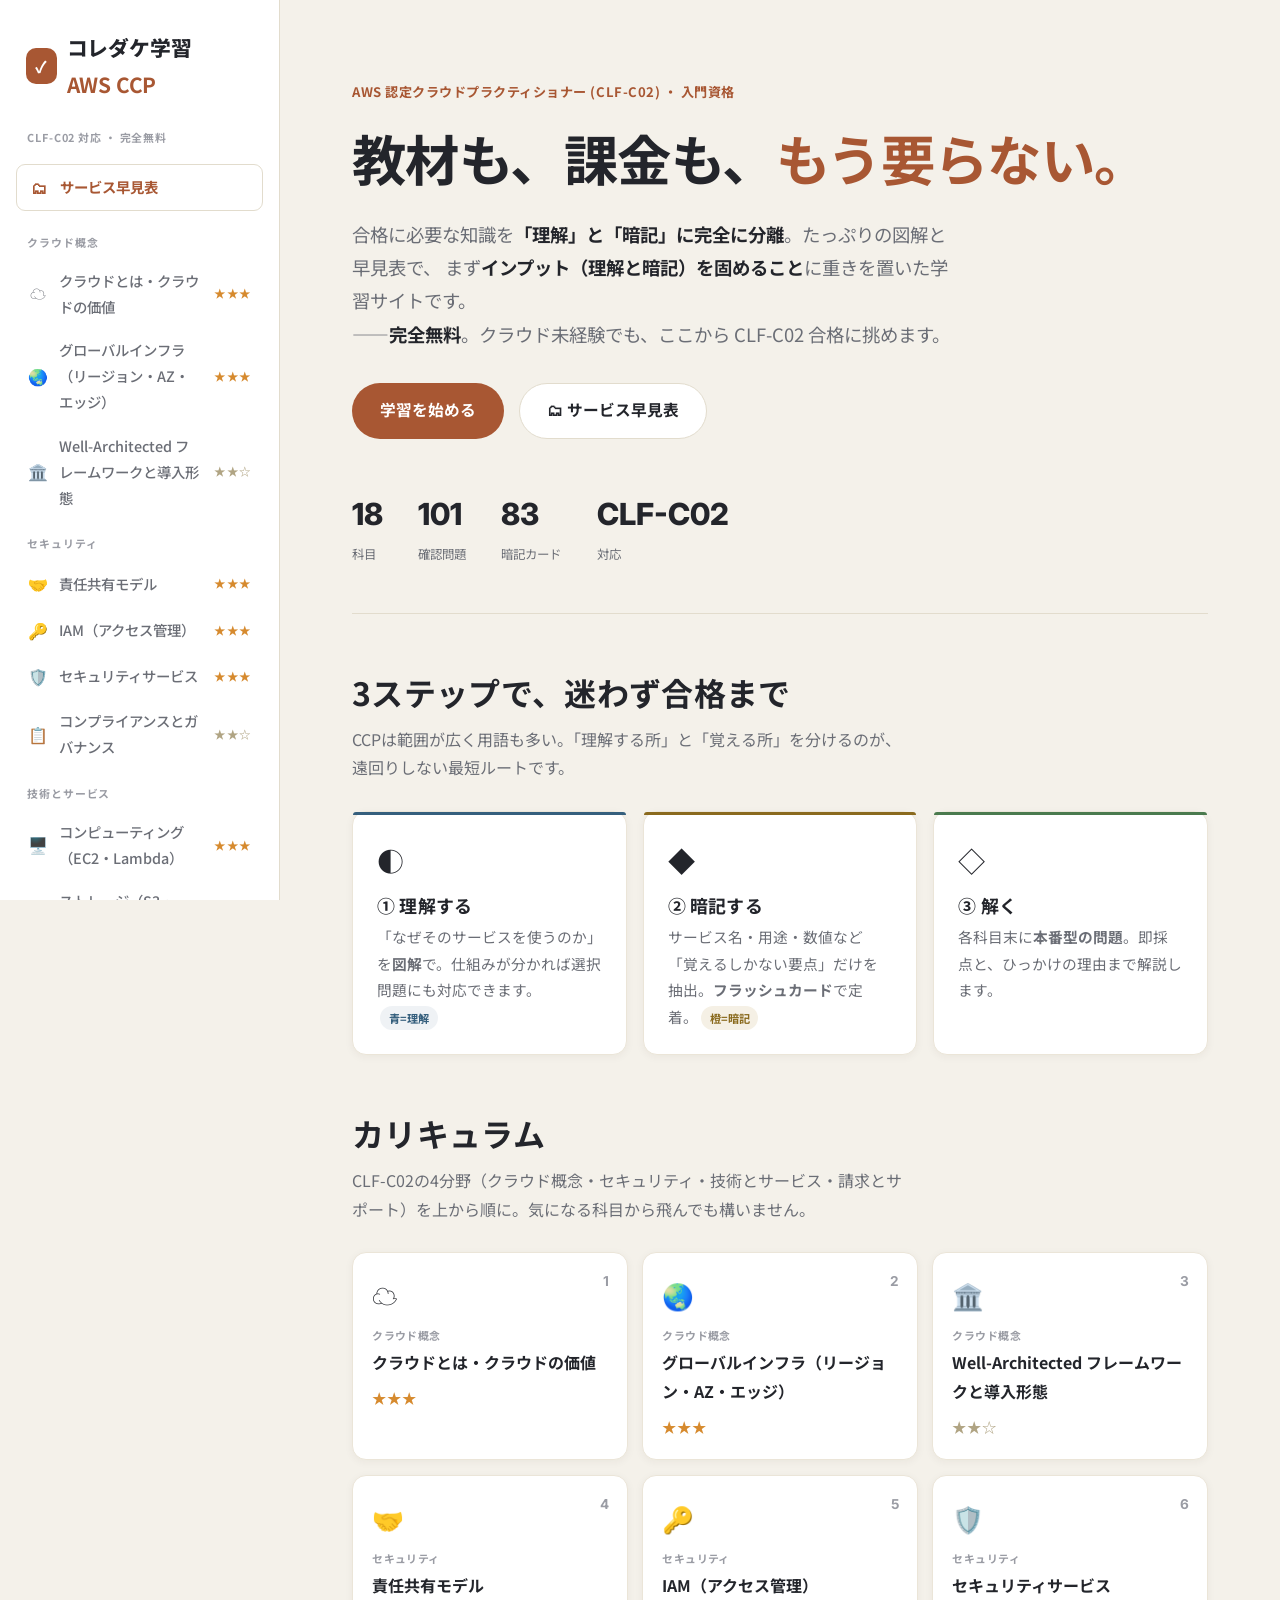
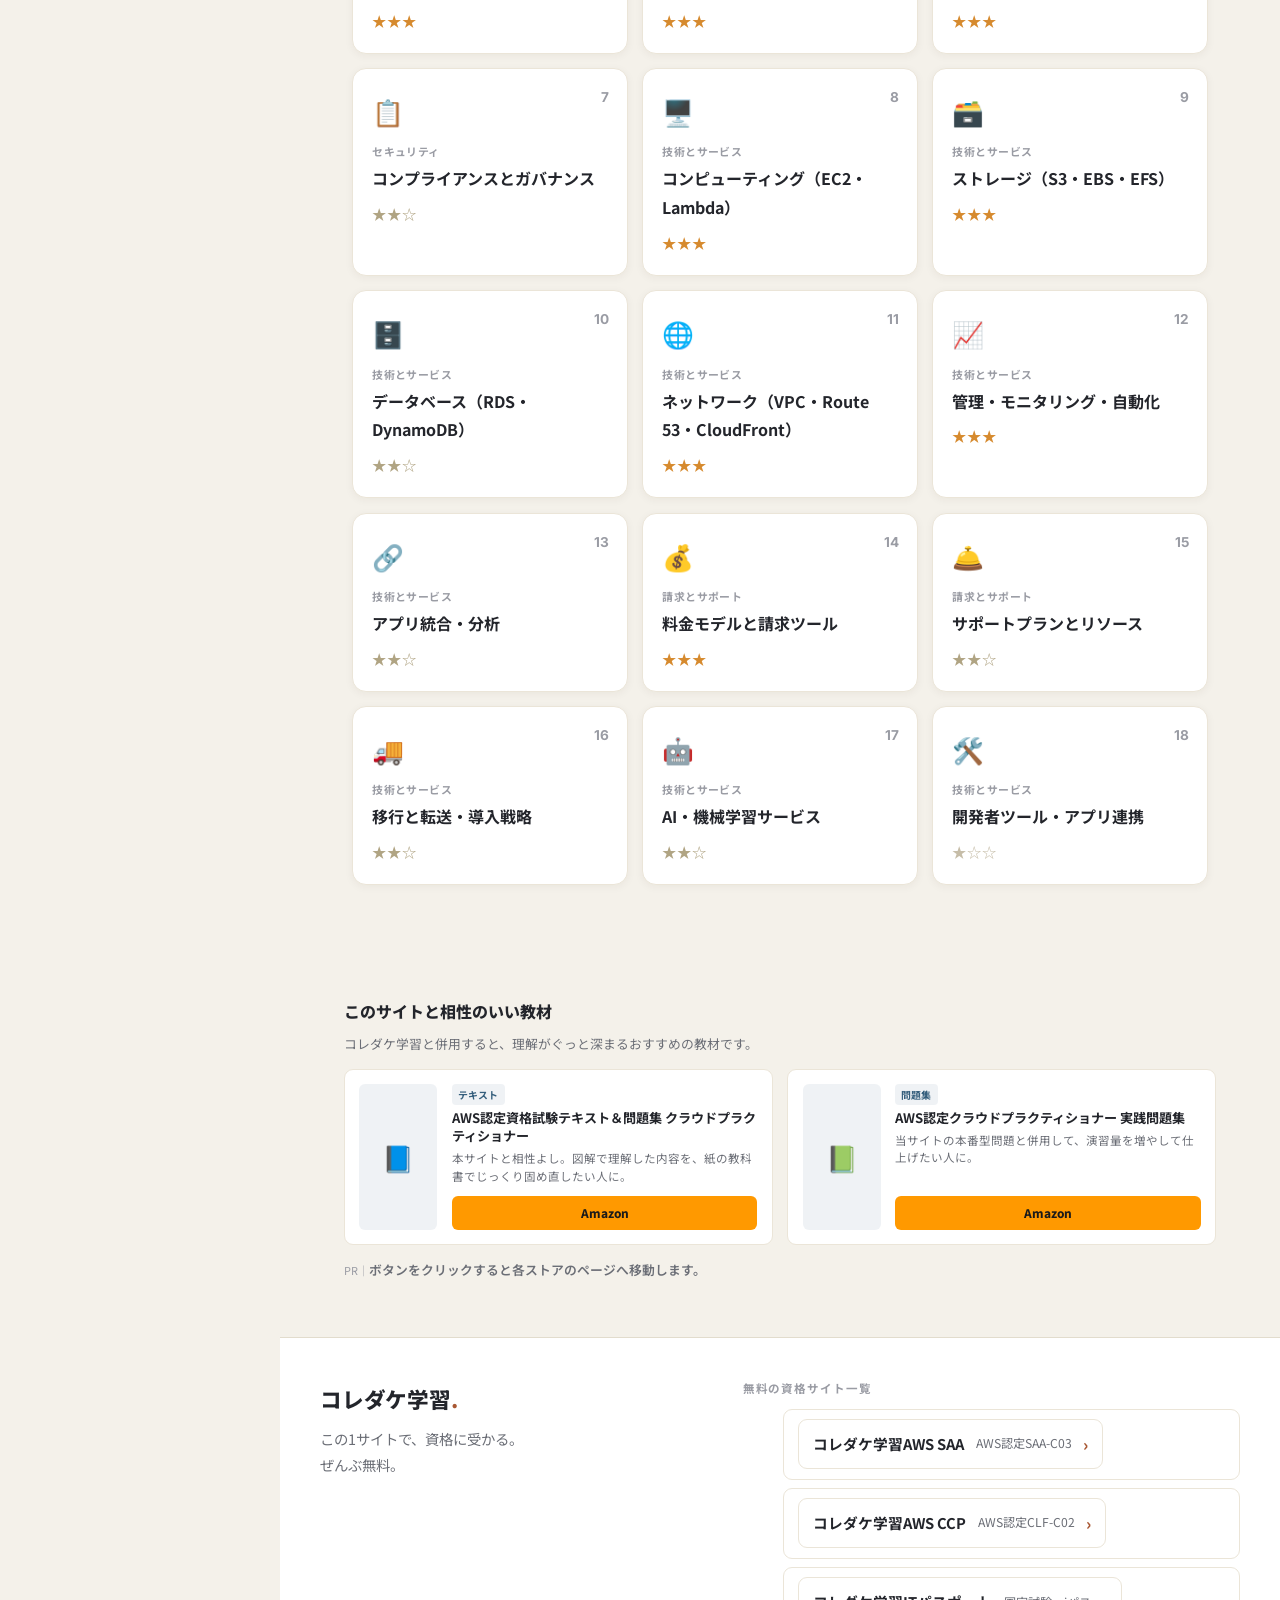
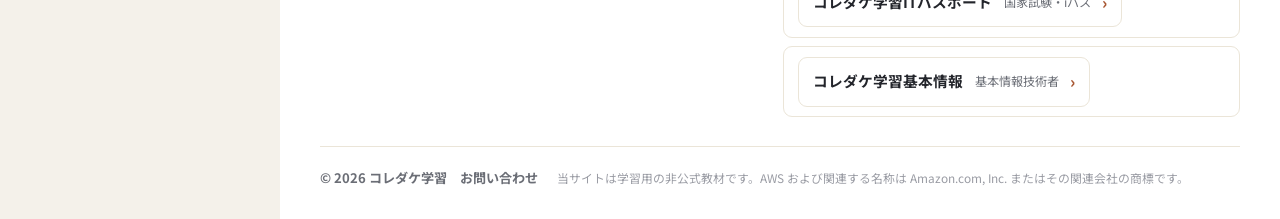
==== commit b8375f24: "AWS SAA/CCP: 本番想定の実戦ドリルを追加＋HPC(EFA/ParallelCluster)補強 - SAA: 92-exam-drill.js を新設。SAA-C03 高難度シナリオ論点を" ====
--- a/aws-ccp/index.html
+++ b/aws-ccp/index.html
@@ -170,6 +170,7 @@
     <script src="./js/data/17-ai-ml.js" defer></script>
     <script src="./js/data/18-devtools.js" defer></script>
     <script src="./js/data/19-exam-plus.js" defer></script>
+    <script src="./js/data/20-exam-drill.js" defer></script>
     <script src="./js/data/compare.js" defer></script>
     <script src="./js/data/freq.js" defer></script>
     <script src="./js/app.js" defer></script>
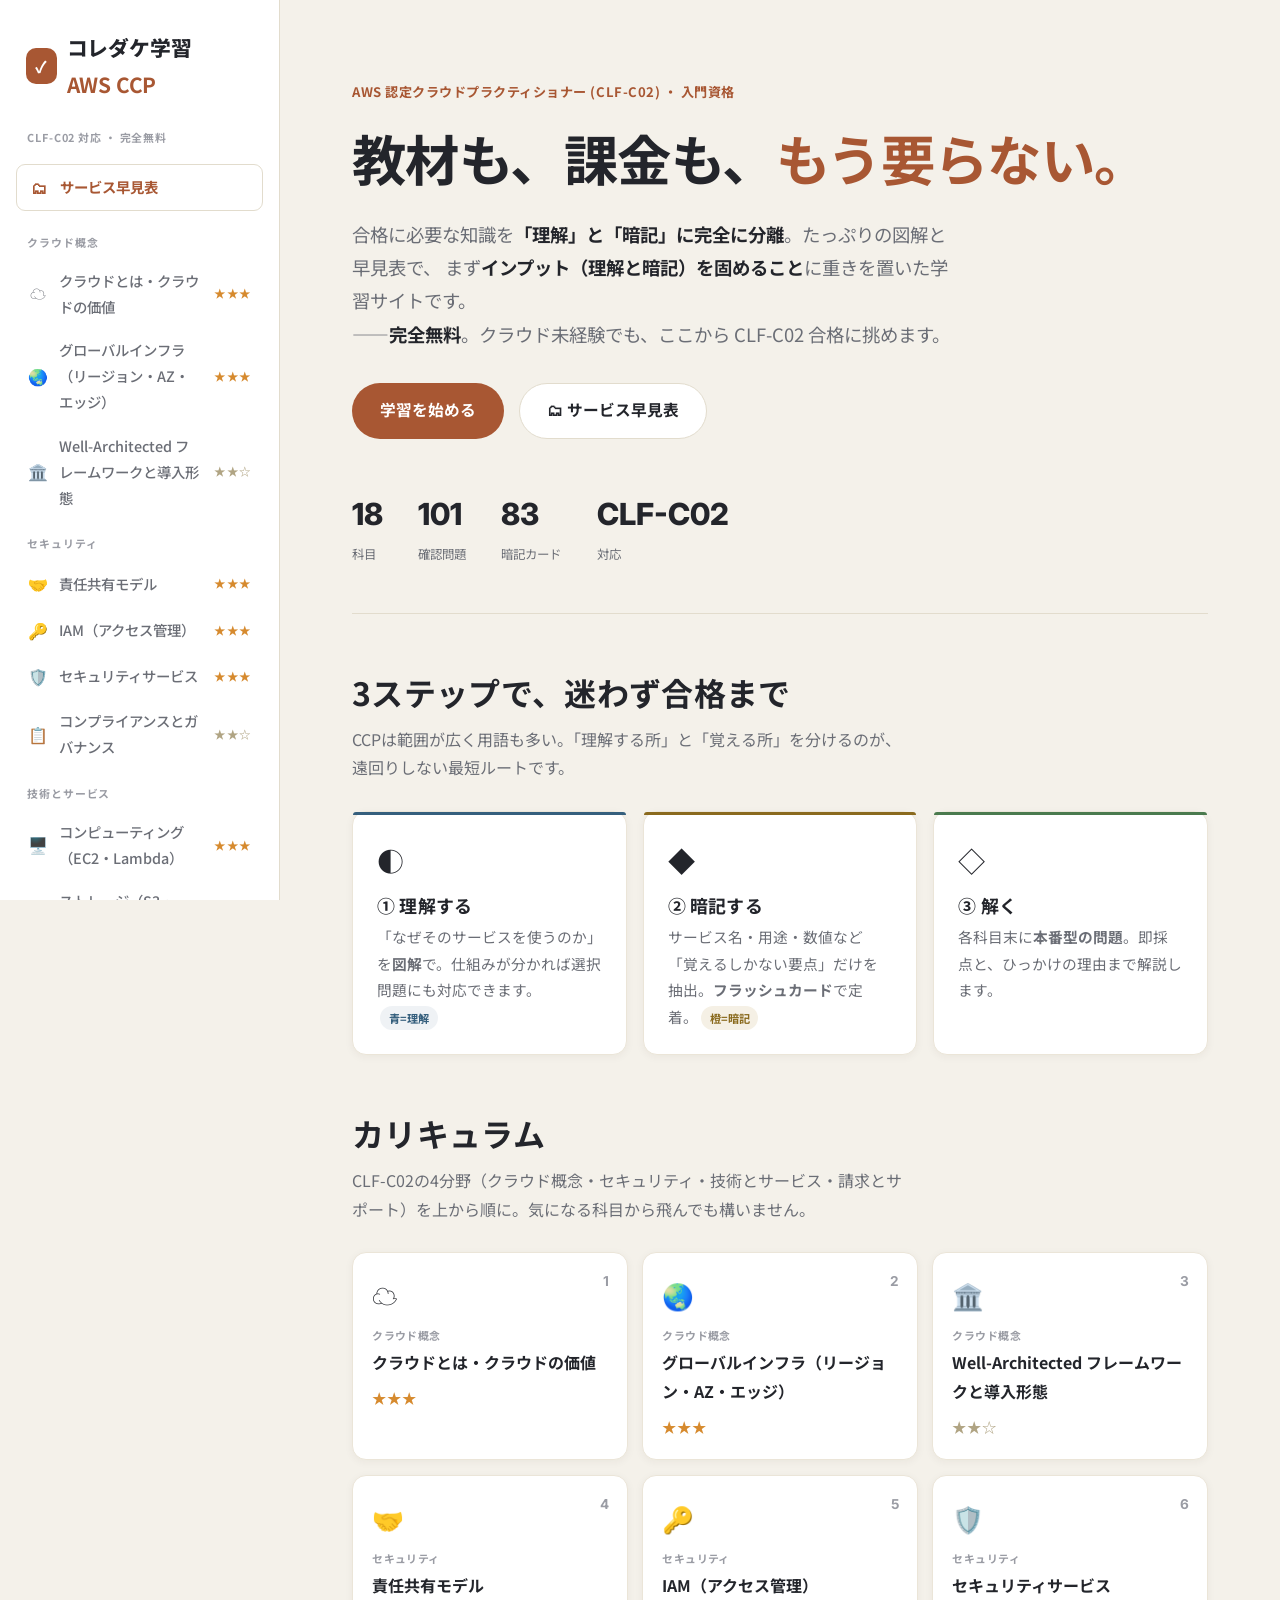
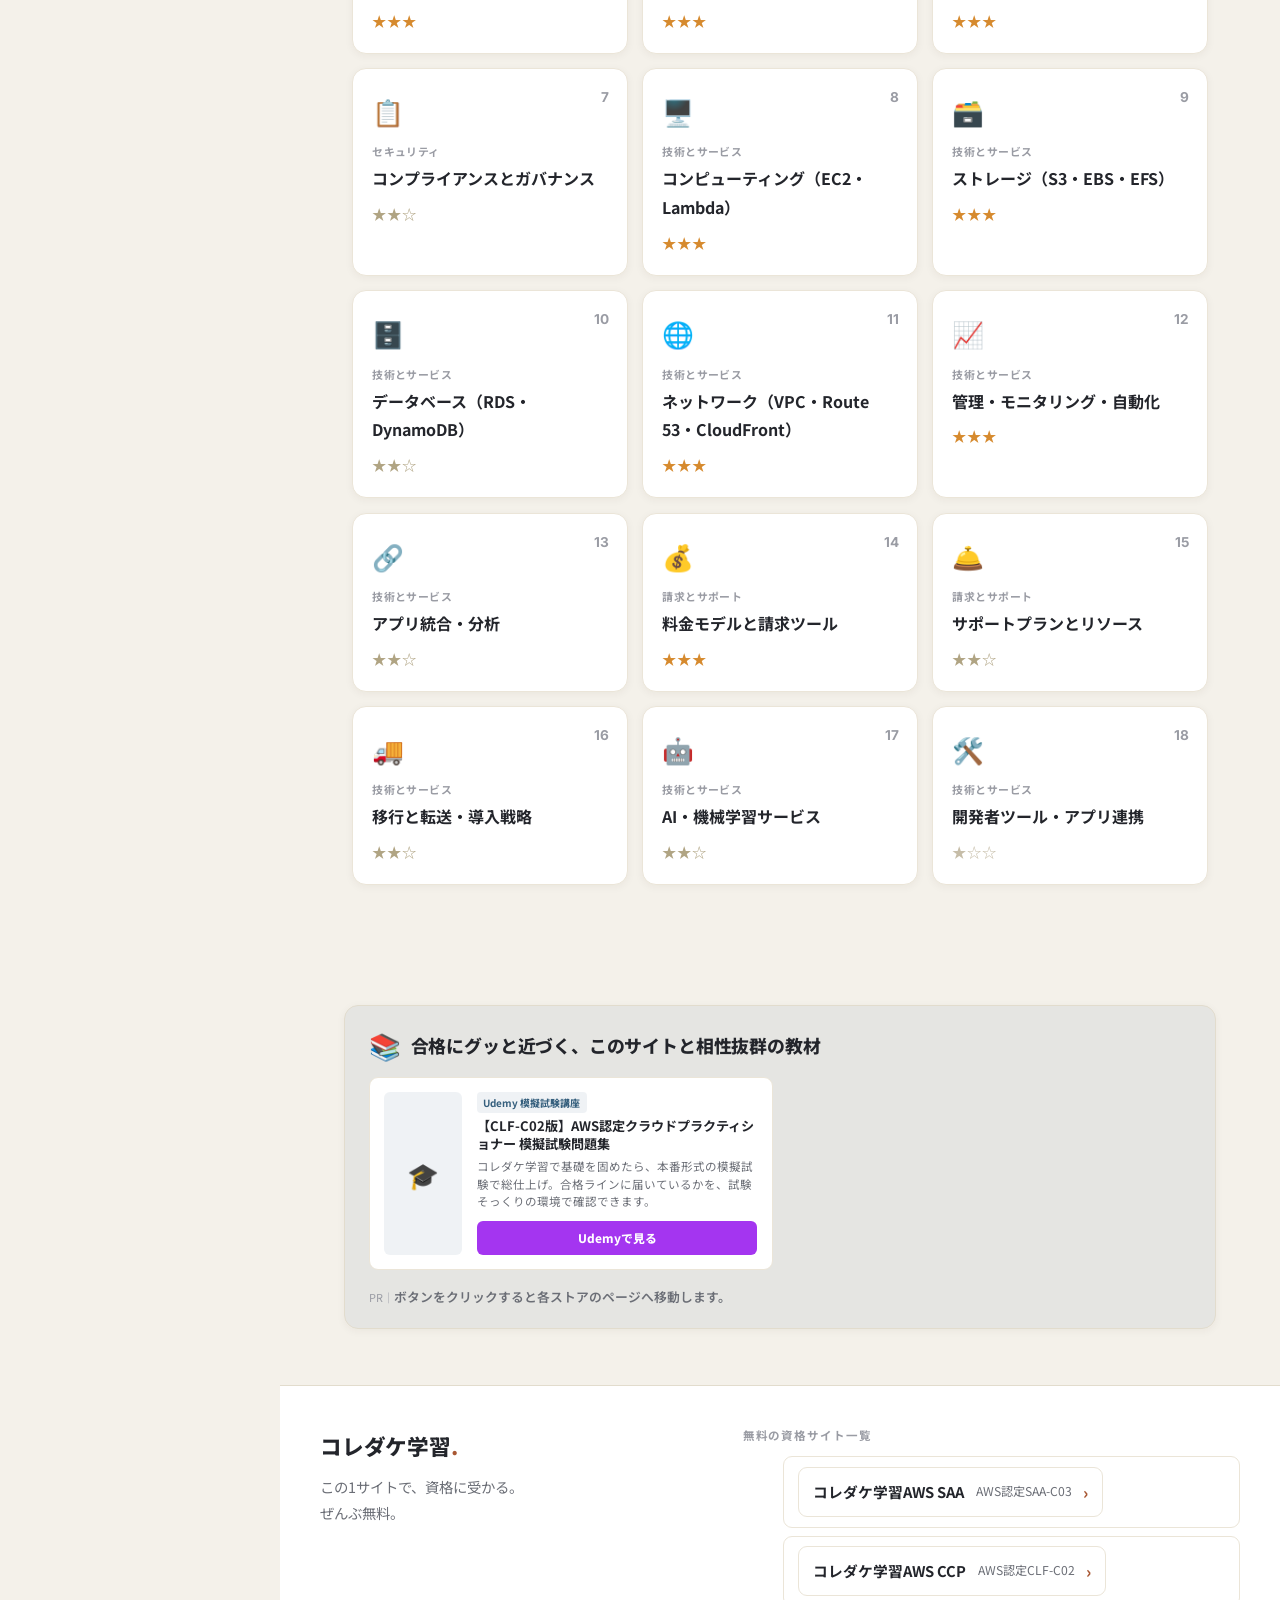
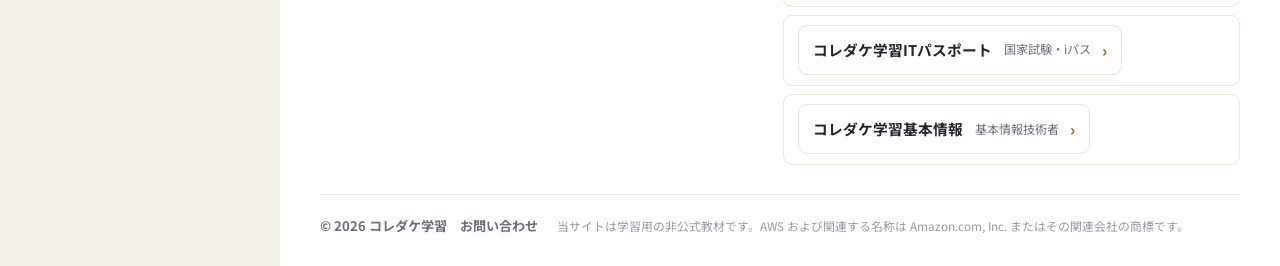
==== commit 6386bbb9: "AWS SAA/CCP: おすすめ教材枠にUdemy講座リンクを追加＋強化ボックス統一 - SAA: Udemy『SAA-C03 模擬試験問題集』(trk.udemy.com/WO9oyA)を紹介。 " ====
--- a/aws-ccp/index.html
+++ b/aws-ccp/index.html
@@ -119,12 +119,14 @@
       <div class="ad ad-bottom" id="ad-bottom" aria-label="広告"></div>
 
       <section class="affiliate-section" aria-label="このサイトと相性のいい教材">
-        <div class="affiliate-head">
-          <span class="affiliate-title">このサイトと相性のいい教材</span>
+        <div class="affiliate-box">
+          <div class="affiliate-head">
+            <span class="affiliate-icon" aria-hidden="true">📚</span>
+            <span class="affiliate-title">合格にグッと近づく、このサイトと相性抜群の教材</span>
+          </div>
+          <div class="affiliate-grid" id="affiliate-products"><!-- affiliate.js で生成 --></div>
+          <p class="affiliate-note"><span class="affiliate-pr-mini">PR</span>｜<span class="affiliate-note-link">ボタンをクリックすると各ストアのページへ移動します。</span></p>
         </div>
-        <p class="affiliate-lead">コレダケ学習と併用すると、理解がぐっと深まるおすすめの教材です。</p>
-        <div class="affiliate-grid" id="affiliate-products"><!-- affiliate.js で生成 --></div>
-        <p class="affiliate-note"><span class="affiliate-pr-mini">PR</span>｜<span class="affiliate-note-link">ボタンをクリックすると各ストアのページへ移動します。</span></p>
       </section>
 
       <!-- ===== ネットワークフッター（コレダケ学習 シリーズ） ===== -->
--- a/aws-ccp/css/style.css
+++ b/aws-ccp/css/style.css
@@ -490,21 +490,26 @@
    おすすめ教材（アフィリエイト枠・全ページ下部・全4サイト共通デザイン）
    ============================================================= */
 .affiliate-section {
-  max-width: 920px; margin: 2rem auto 0; padding: 0 1.5rem;
+  max-width: 920px; margin: 2.5rem auto 0; padding: 0 1.5rem;
+}
+.affiliate-box {
+  background: var(--understand-bg);
+  border: 1px solid var(--border);
+  border-radius: var(--radius);
+  padding: 1.4rem 1.5rem 1.25rem;
+  box-shadow: var(--shadow-soft);
 }
 .affiliate-head {
-  display: flex; align-items: center; gap: 0.6rem; margin-bottom: 0.9rem;
-}
-.affiliate-title { font-size: 1rem; font-weight: 800; color: var(--text); }
-.affiliate-pr {
-  font-size: 0.62rem; font-weight: 700; letter-spacing: 0.04em;
-  color: var(--text-dim); border: 1px solid var(--border); border-radius: 4px;
-  padding: 0.1rem 0.45rem; text-transform: uppercase;
-}
-.affiliate-lead { font-size: 0.8rem; color: var(--text-muted); margin: -0.4rem 0 0.9rem; line-height: 1.6; }
-.affiliate-note { font-size: 0.68rem; color: var(--text-dim); margin-top: 0.8rem; }
+  display: flex; align-items: center; gap: 0.6rem; margin-bottom: 1rem;
+}
+.affiliate-icon { font-size: 1.6rem; line-height: 1.15; flex-shrink: 0; }
+.affiliate-title { display: block; font-size: 1.12rem; font-weight: 800; color: var(--text); letter-spacing: -0.01em; }
+.affiliate-lead { font-size: 0.85rem; color: var(--text-muted); margin: 0.35rem 0 0; line-height: 1.7; }
+.affiliate-lead strong { color: var(--accent); font-weight: 800; }
+.affiliate-note { font-size: 0.68rem; color: var(--text-dim); margin-top: 0.9rem; }
 .affiliate-pr-mini { font-size: 0.68rem; color: var(--text-dim); }
 .affiliate-note-link { font-size: 0.8rem; color: var(--text-muted); font-weight: 600; }
+.affiliate-grid-single { grid-template-columns: 1fr; }
 .affiliate-grid {
   display: grid; grid-template-columns: repeat(2, 1fr); gap: 0.9rem;
 }
@@ -548,6 +553,8 @@
 .affiliate-btn.amazon:hover { background: #ec8b00; }
 .affiliate-btn.rakuten { background: #bf0000; color: #fff; }
 .affiliate-btn.rakuten:hover { background: #a30000; }
+.affiliate-btn.udemy { background: #a435f0; color: #fff; }
+.affiliate-btn.udemy:hover { background: #8710d8; }
 @media (max-width: 640px) {
   .affiliate-grid { grid-template-columns: 1fr; }
 }
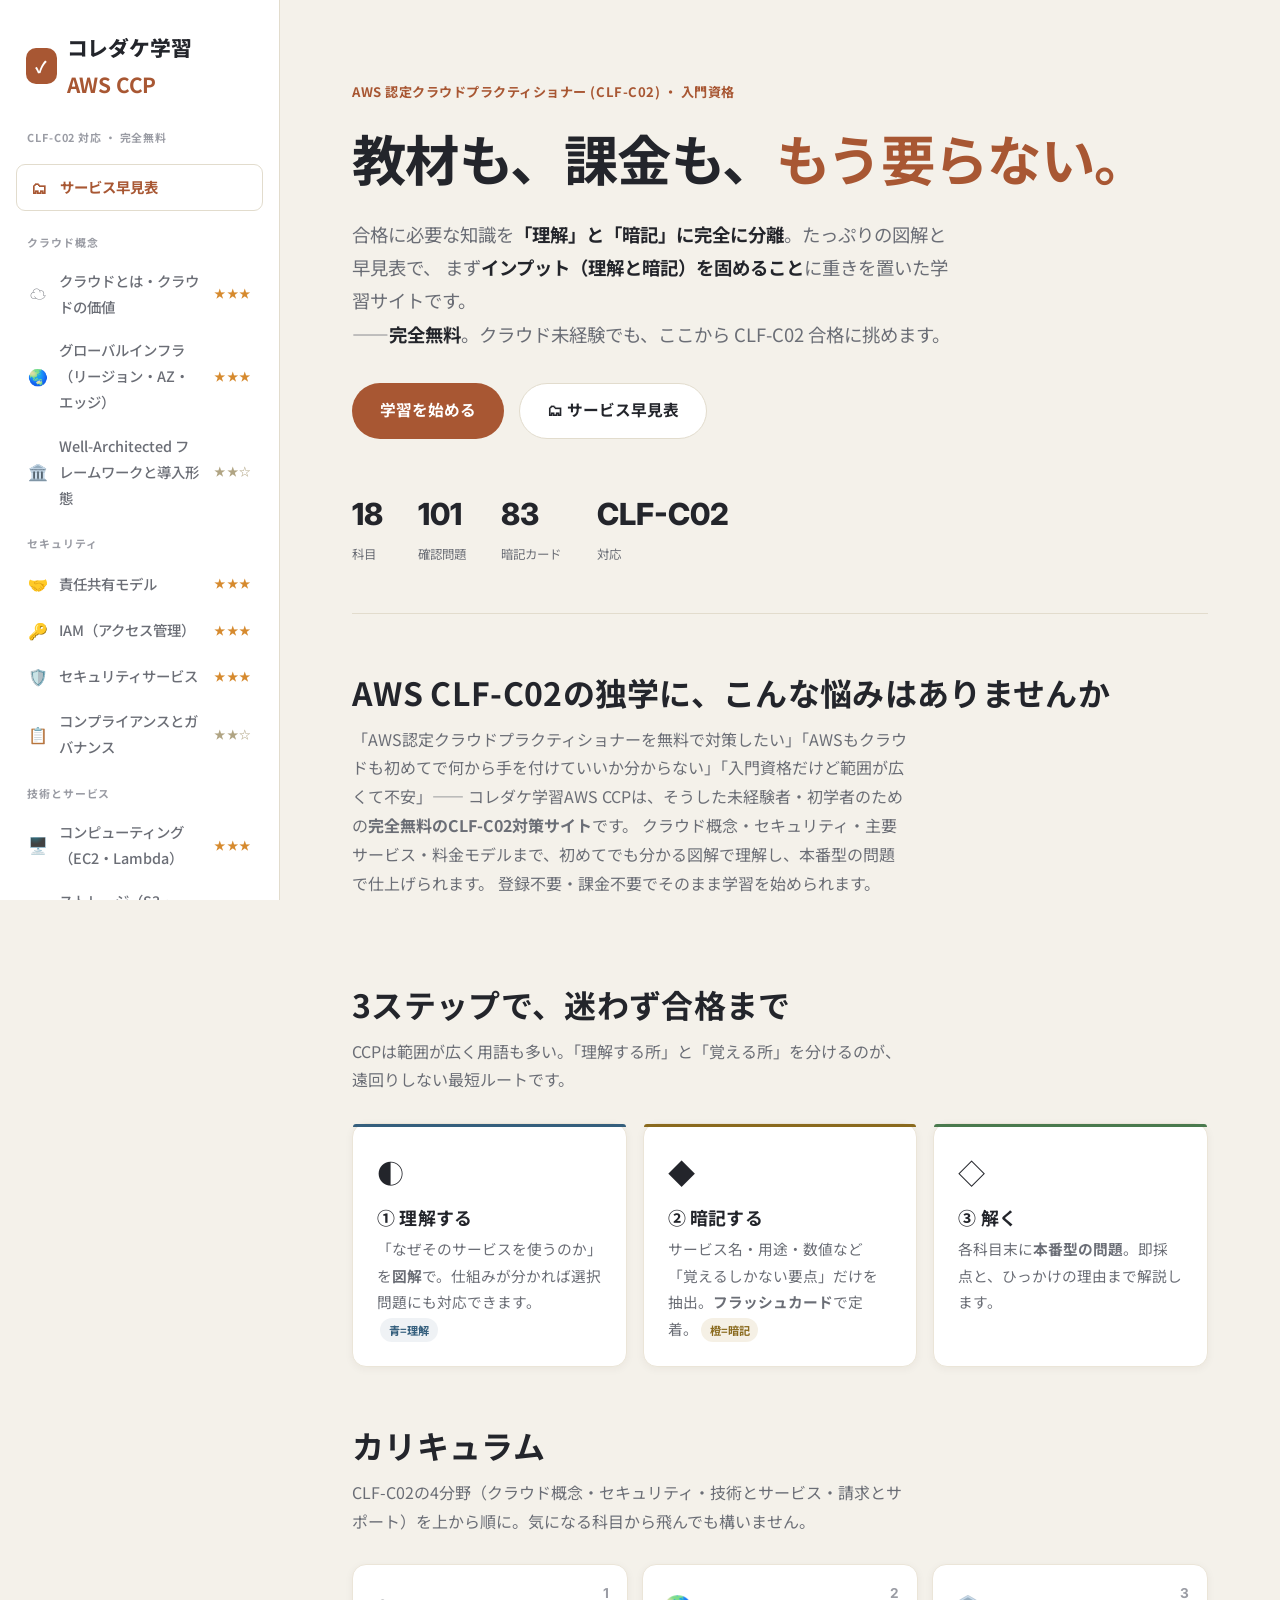
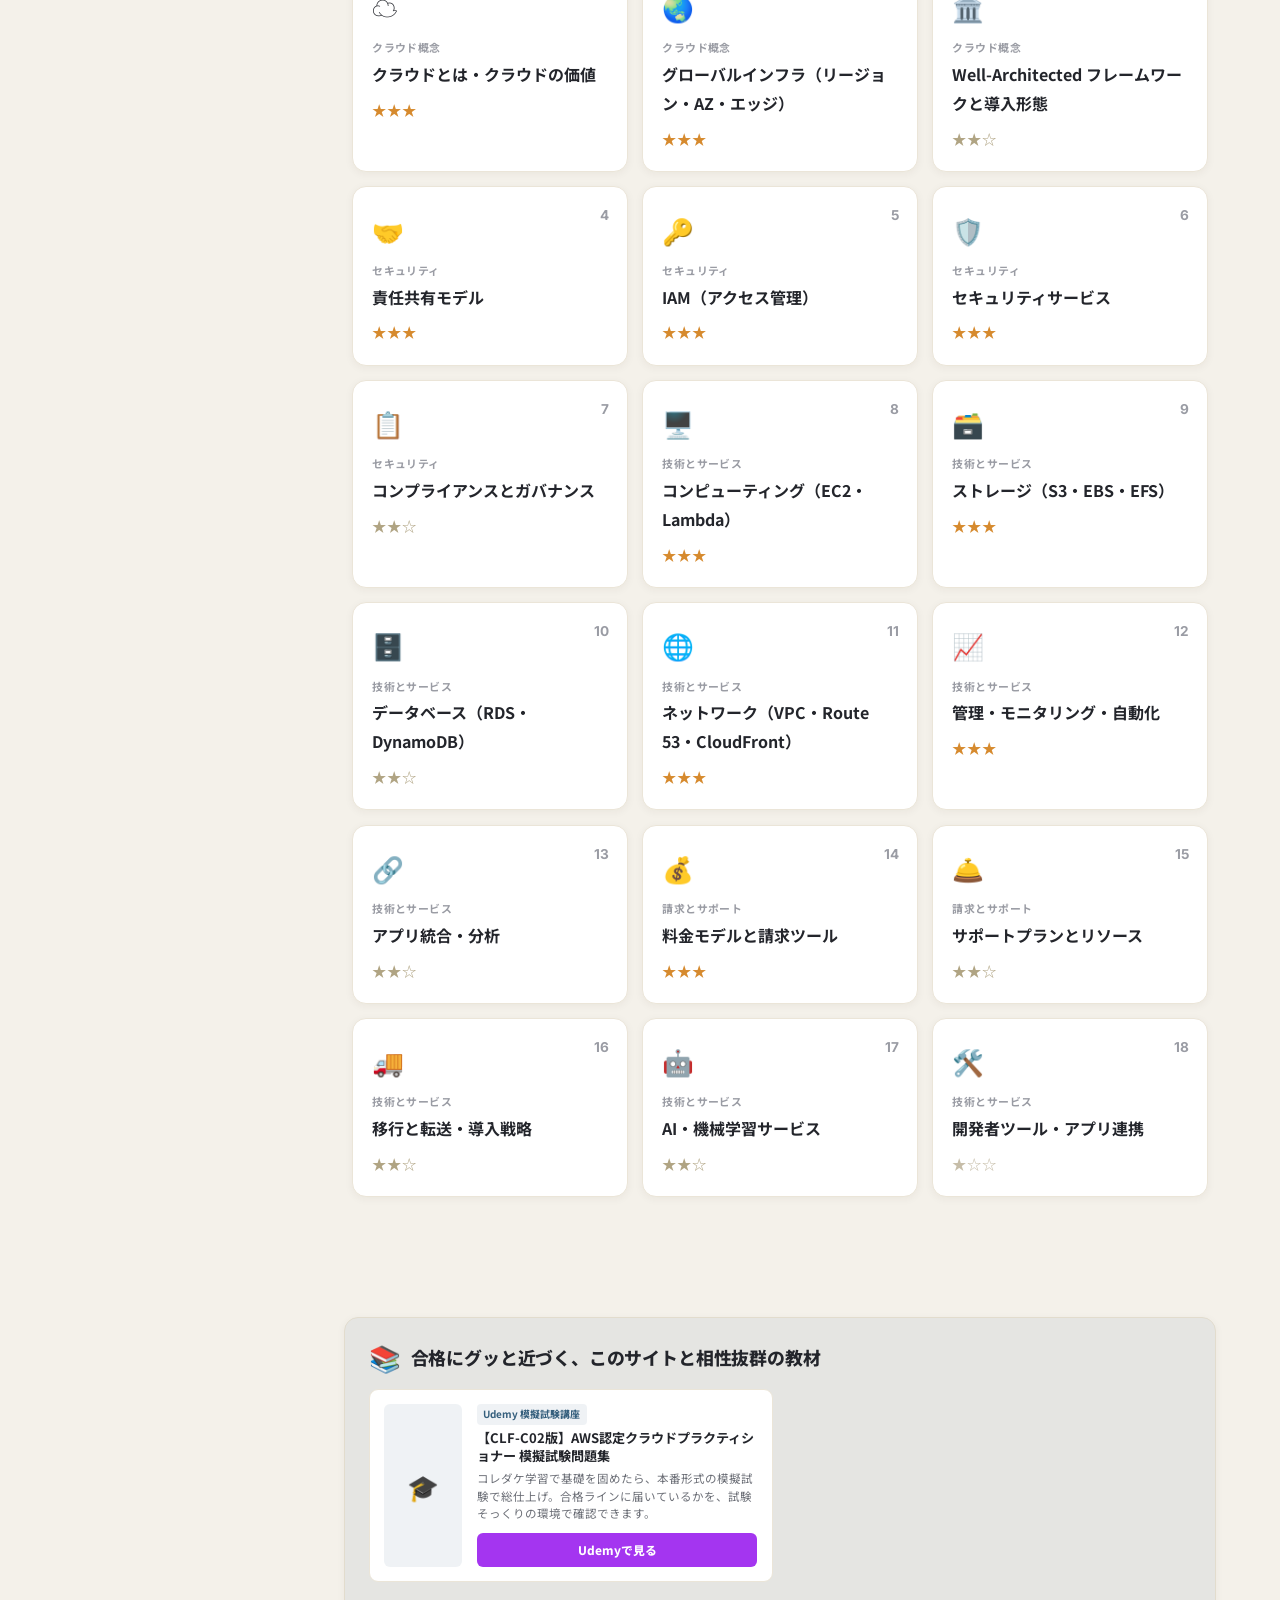
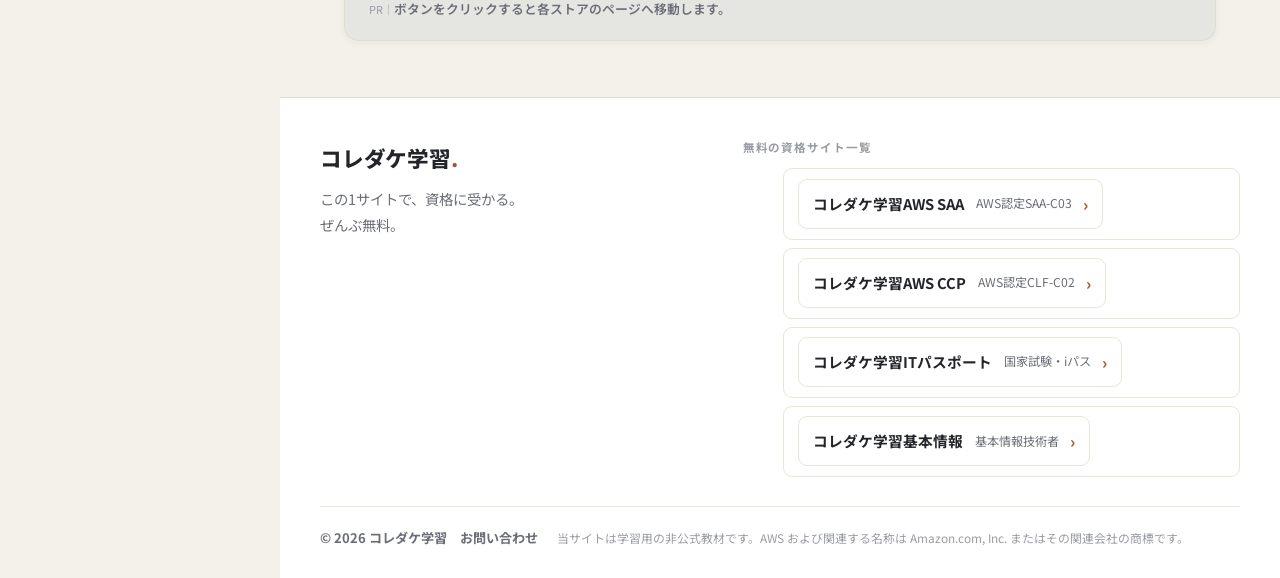
==== commit 4df48b6b: "SEO: 各サイトトップに検索キーワードを自然に含む紹介文を追加 インデックス登録待ちの間の施策。ヒーロー直後に『こんな悩みはありませんか』ブロックを 新設し、各サイトの想定検索ワード(基本情報 科目" ====
--- a/aws-ccp/index.html
+++ b/aws-ccp/index.html
@@ -29,6 +29,9 @@
       rel="stylesheet"
     />
     <link rel="stylesheet" href="./css/style.css" />
+
+    <!-- Google Search Console サイト所有権の確認 -->
+    <meta name="google-site-verification" content="z-QS4FOMwvzaD2211LjCVuNZn6IRiHYNDLGI3yYbw_s" />
   </head>
   <body>
     <a class="skip-link" href="#content">本文へスキップ</a>
@@ -80,6 +83,16 @@
             <div><span class="stat-num">CLF-C02</span><span class="stat-label">対応</span></div>
           </div>
         </div>
+
+        <section class="block" id="about">
+          <h2 class="block-title">AWS CLF-C02の独学に、こんな悩みはありませんか</h2>
+          <p class="block-sub">
+            「AWS認定クラウドプラクティショナーを無料で対策したい」「AWSもクラウドも初めてで何から手を付けていいか分からない」「入門資格だけど範囲が広くて不安」——
+            コレダケ学習AWS CCPは、そうした未経験者・初学者のための<strong>完全無料のCLF-C02対策サイト</strong>です。
+            クラウド概念・セキュリティ・主要サービス・料金モデルまで、初めてでも分かる図解で理解し、本番型の問題で仕上げられます。
+            登録不要・課金不要でそのまま学習を始められます。
+          </p>
+        </section>
 
         <!-- 進め方 -->
         <section class="block" id="how">
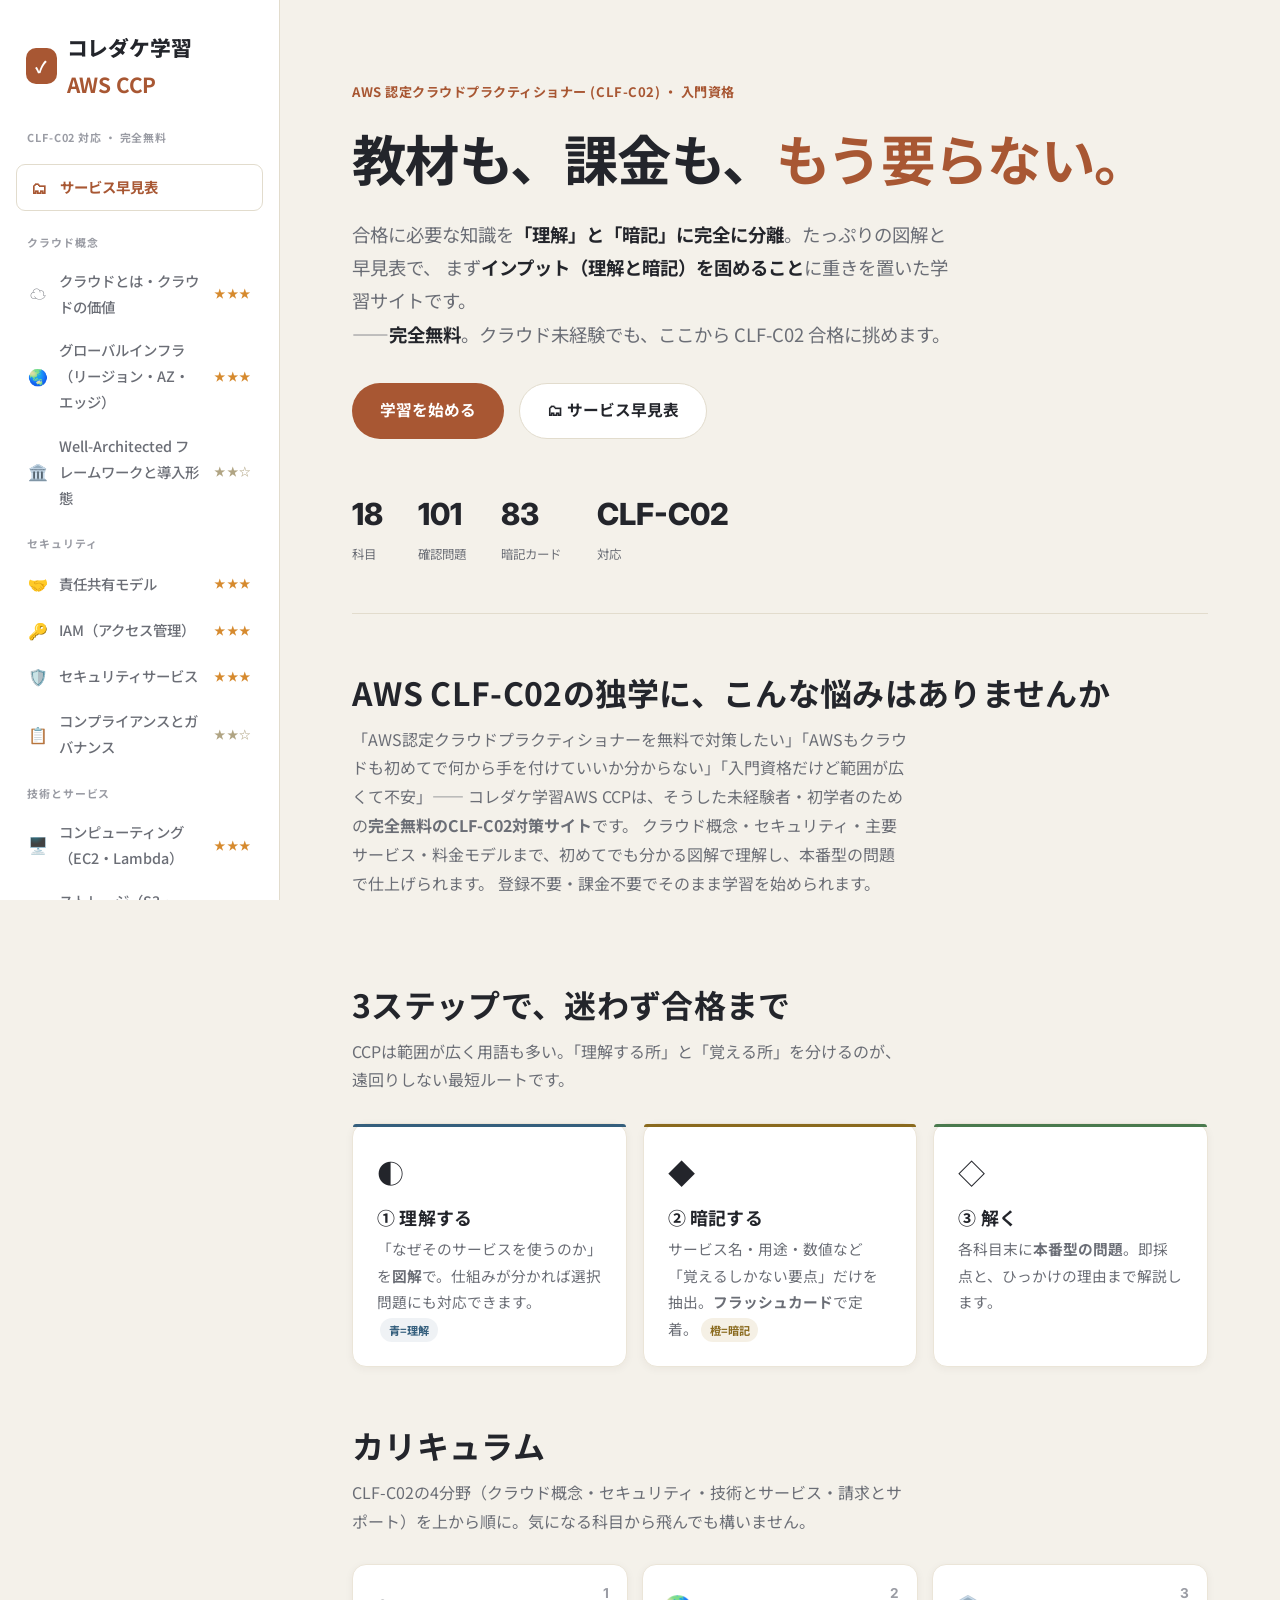
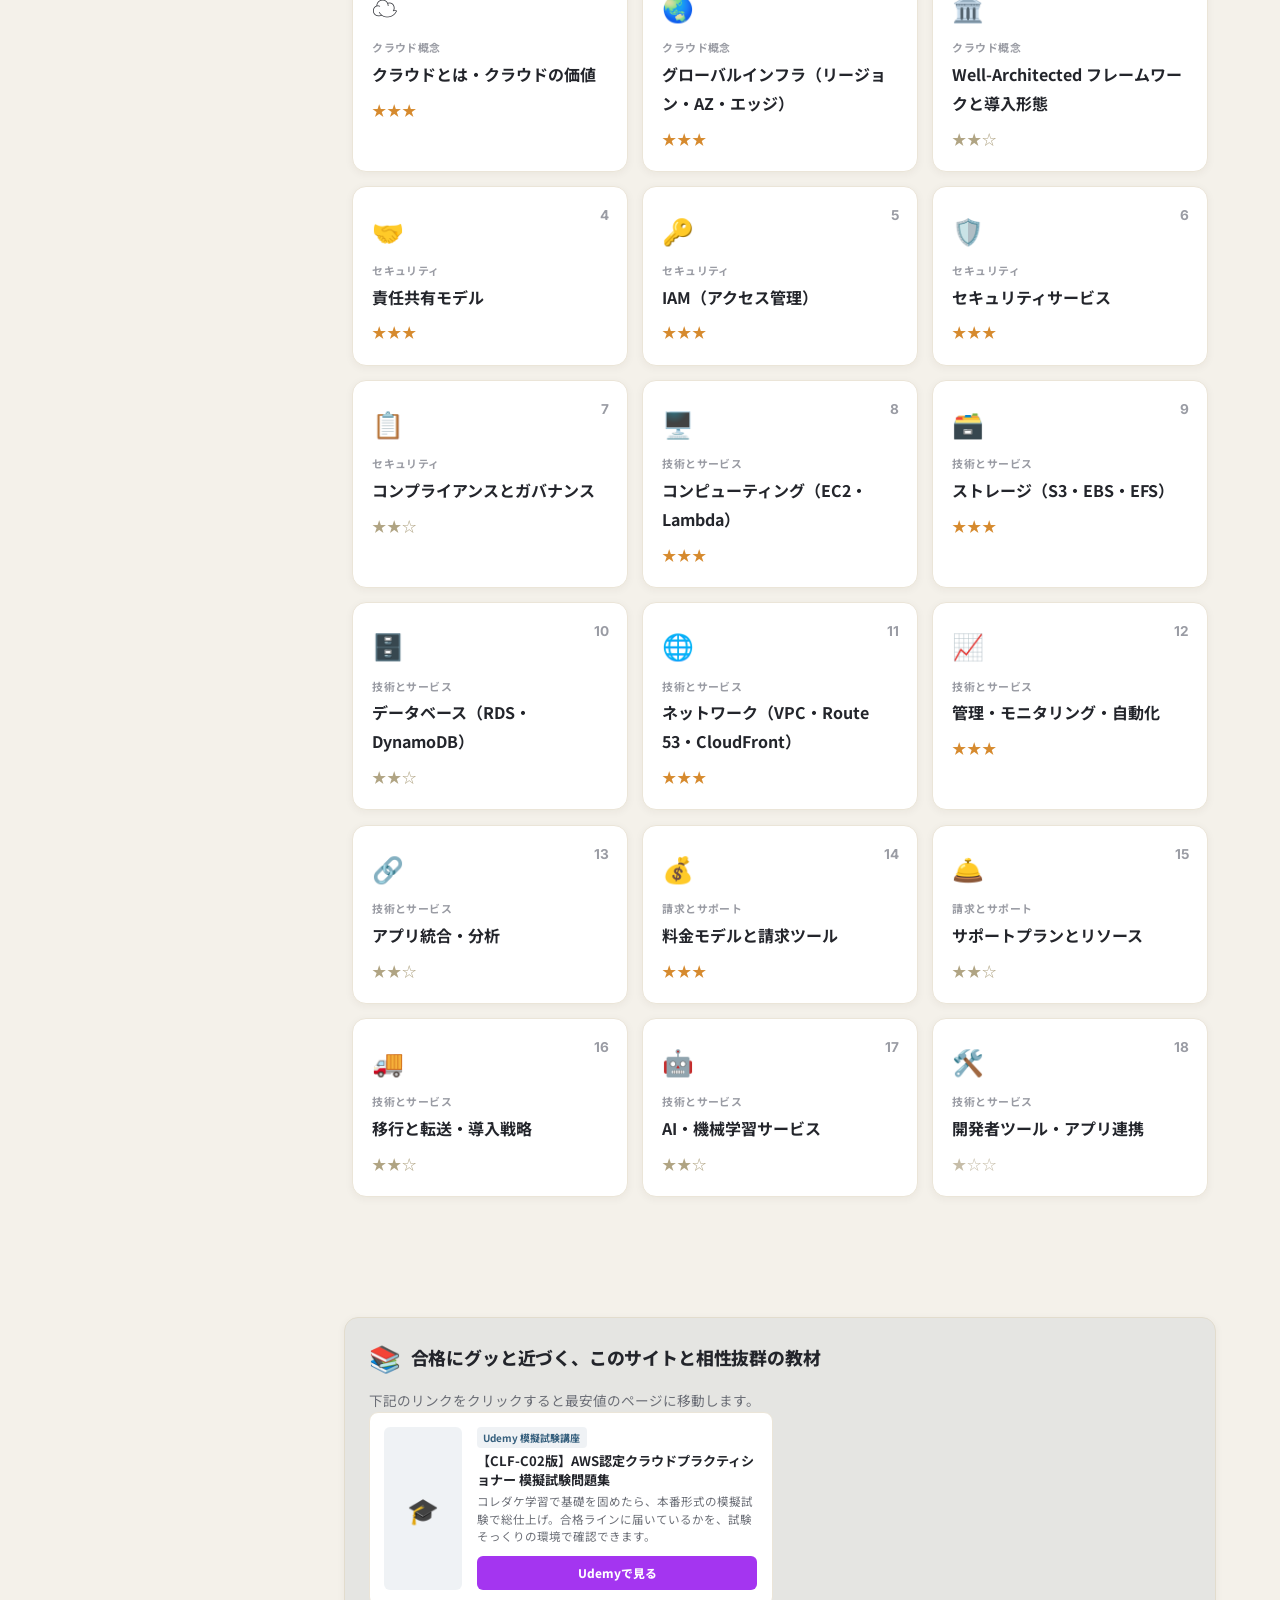
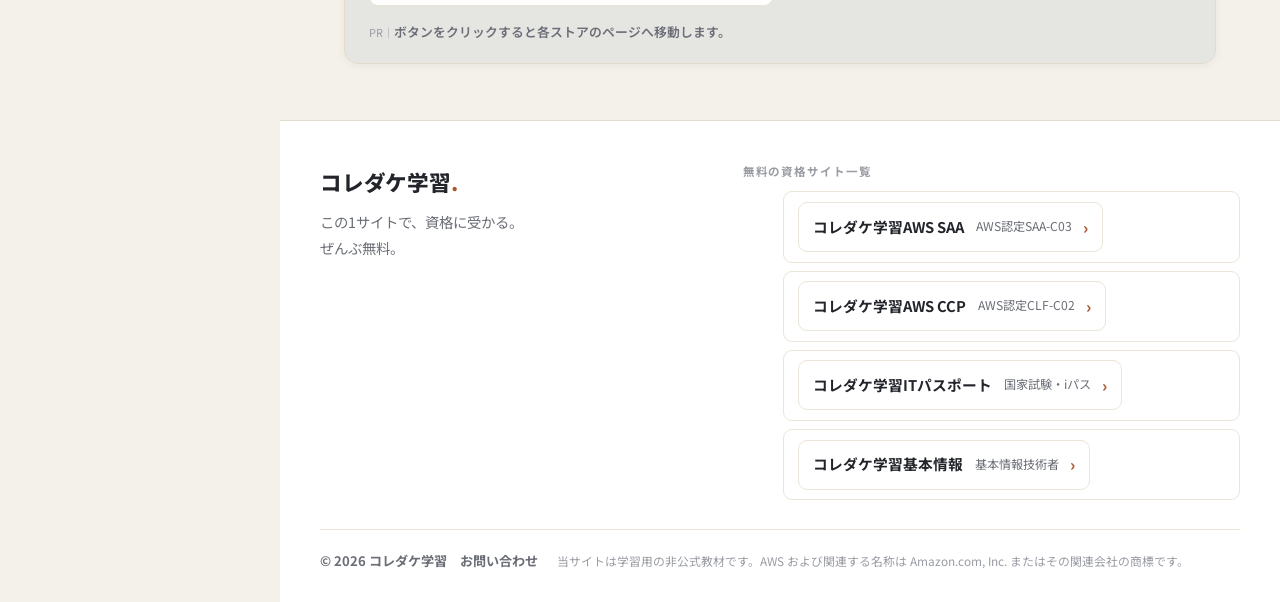
==== commit 1162f2ce: "全アフィリサイト: 教材見出しの直後に「下記のリンクをクリックすると最安値のページに移動します。」を追加 Co-Authored-By: Claude Opus 4.8 <noreply@anthro" ====
--- a/aws-ccp/index.html
+++ b/aws-ccp/index.html
@@ -137,6 +137,7 @@
             <span class="affiliate-icon" aria-hidden="true">📚</span>
             <span class="affiliate-title">合格にグッと近づく、このサイトと相性抜群の教材</span>
           </div>
+          <p class="affiliate-lead">下記のリンクをクリックすると最安値のページに移動します。</p>
           <div class="affiliate-grid" id="affiliate-products"><!-- affiliate.js で生成 --></div>
           <p class="affiliate-note"><span class="affiliate-pr-mini">PR</span>｜<span class="affiliate-note-link">ボタンをクリックすると各ストアのページへ移動します。</span></p>
         </div>
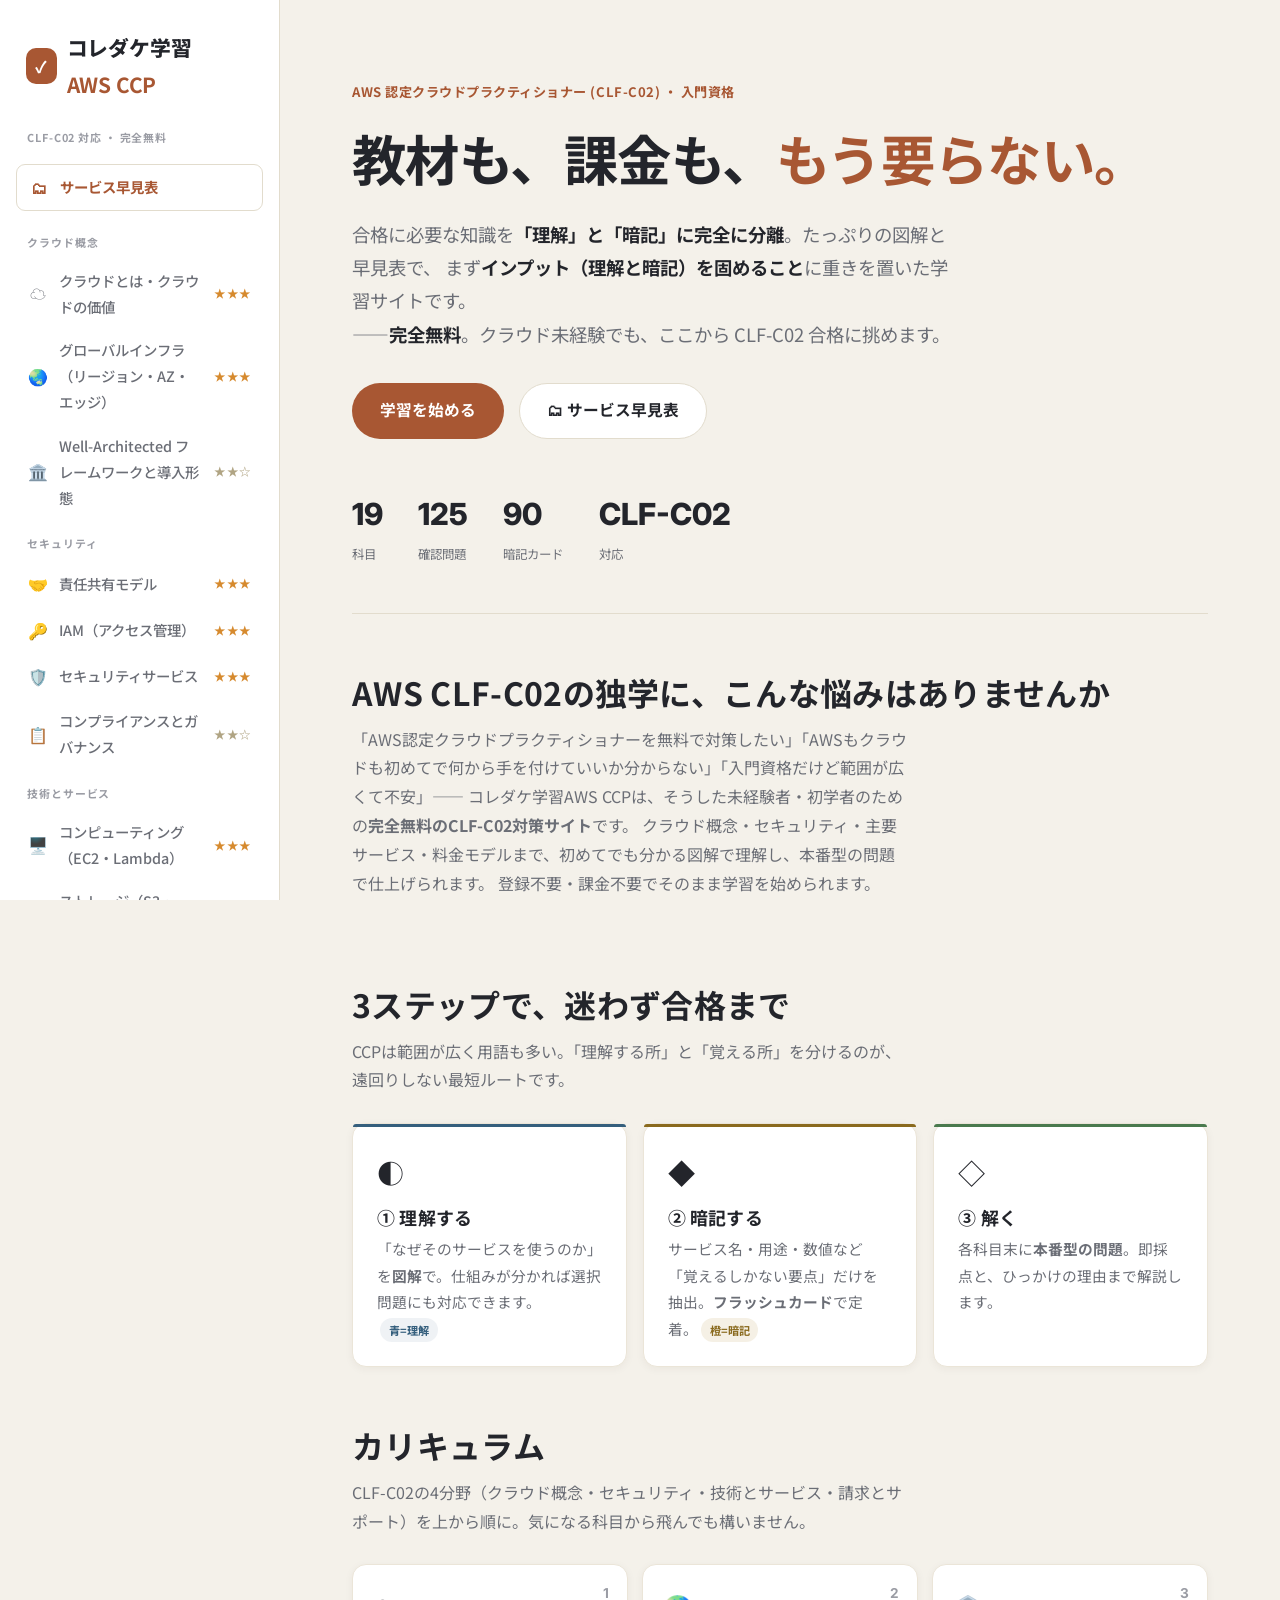
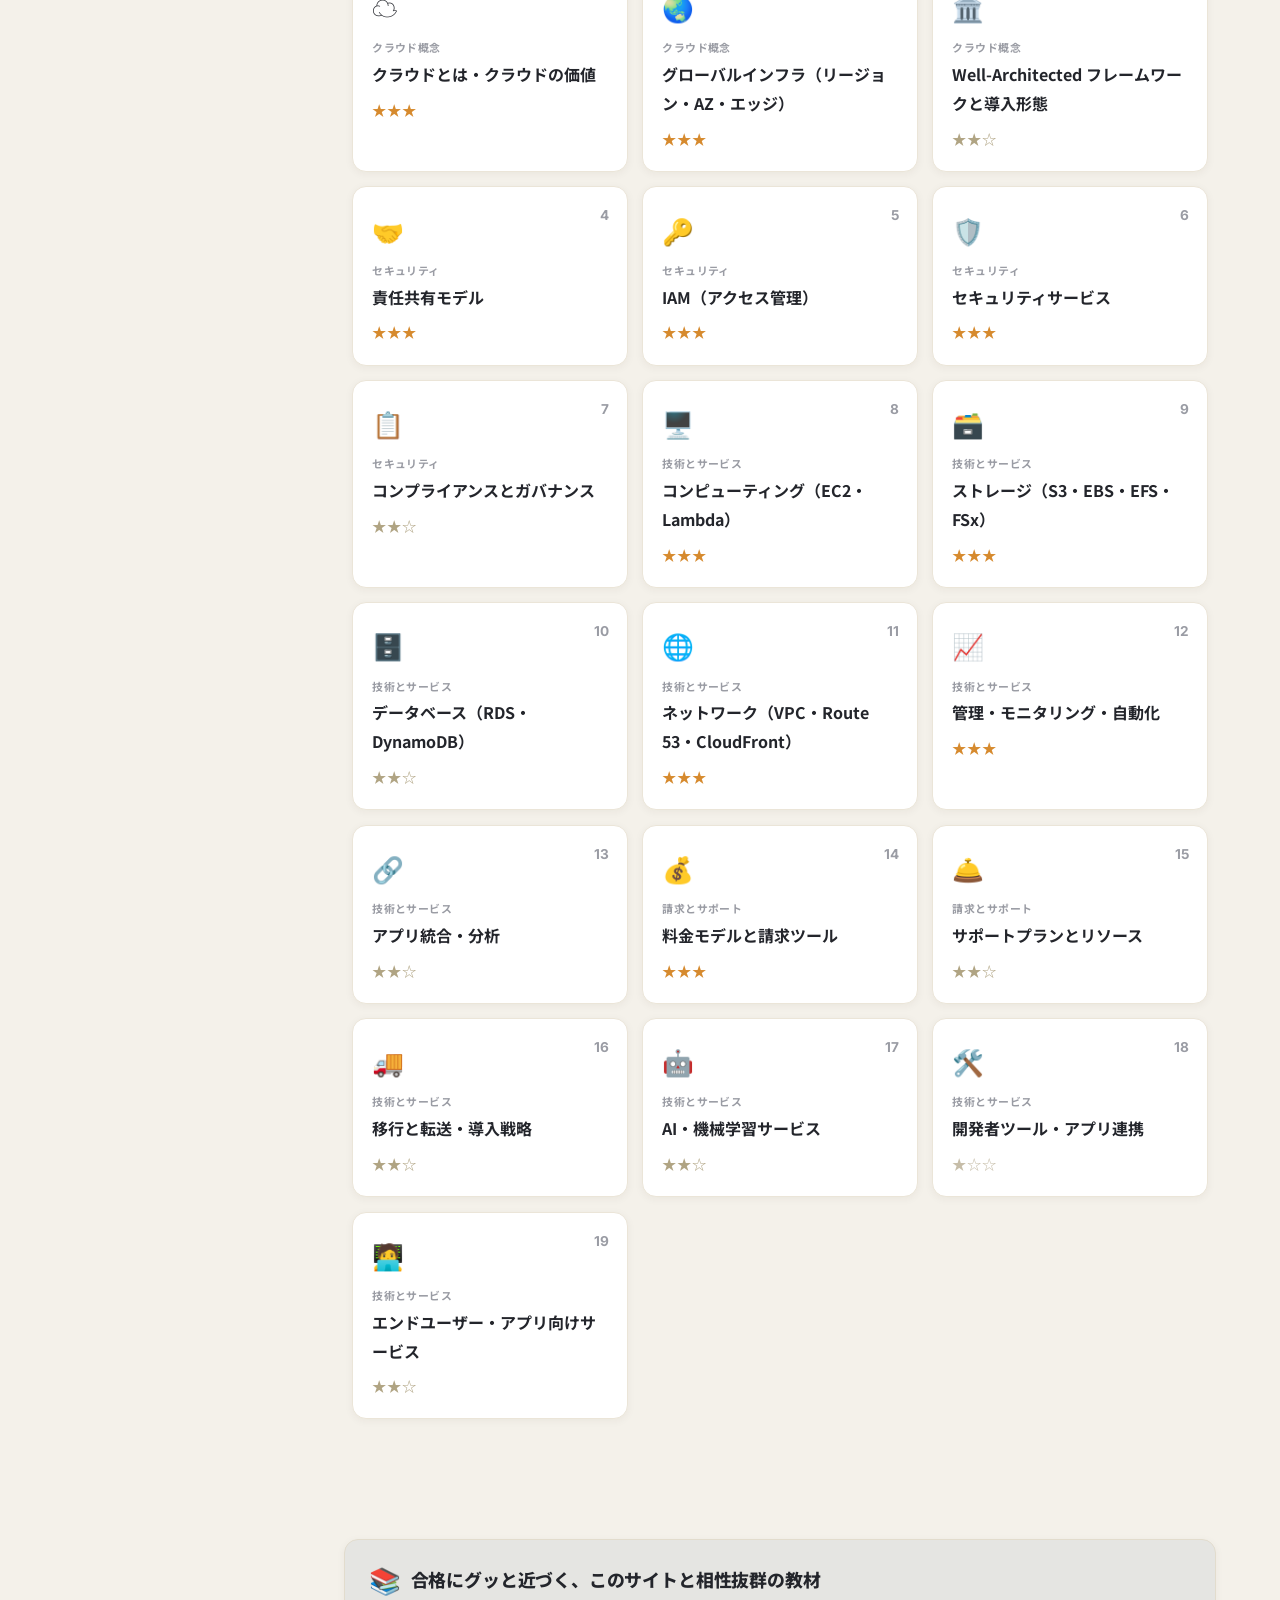
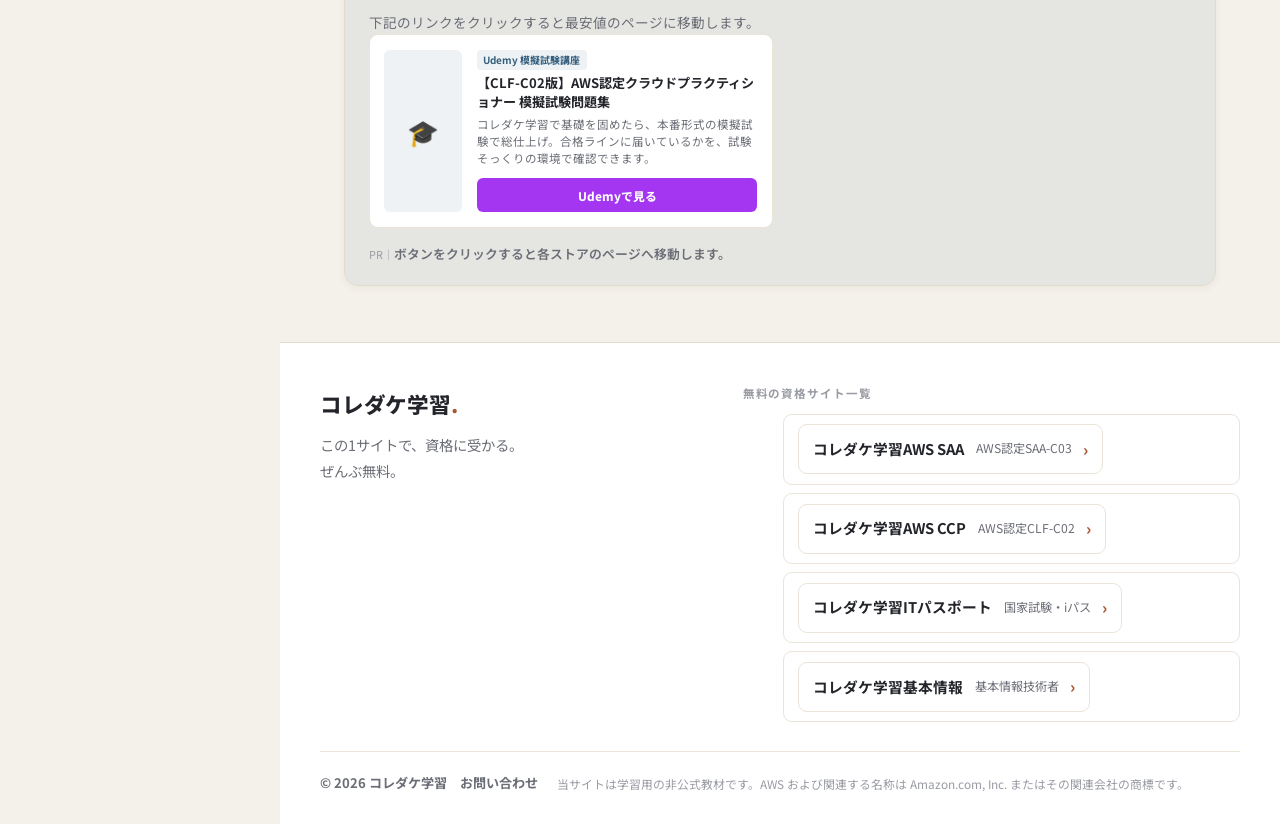
==== commit bfca77e4: "AWS CCP更新: VPCエンドポイント/NATゲートウェイを公開、FSx(Windows/Lustre)追加、モジュール21追加、早見表/freq更新 Co-Authored-By: Claude" ====
--- a/aws-ccp/index.html
+++ b/aws-ccp/index.html
@@ -187,6 +187,7 @@
     <script src="./js/data/18-devtools.js" defer></script>
     <script src="./js/data/19-exam-plus.js" defer></script>
     <script src="./js/data/20-exam-drill.js" defer></script>
+    <script src="./js/data/21-services-plus.js" defer></script>
     <script src="./js/data/compare.js" defer></script>
     <script src="./js/data/freq.js" defer></script>
     <script src="./js/app.js" defer></script>
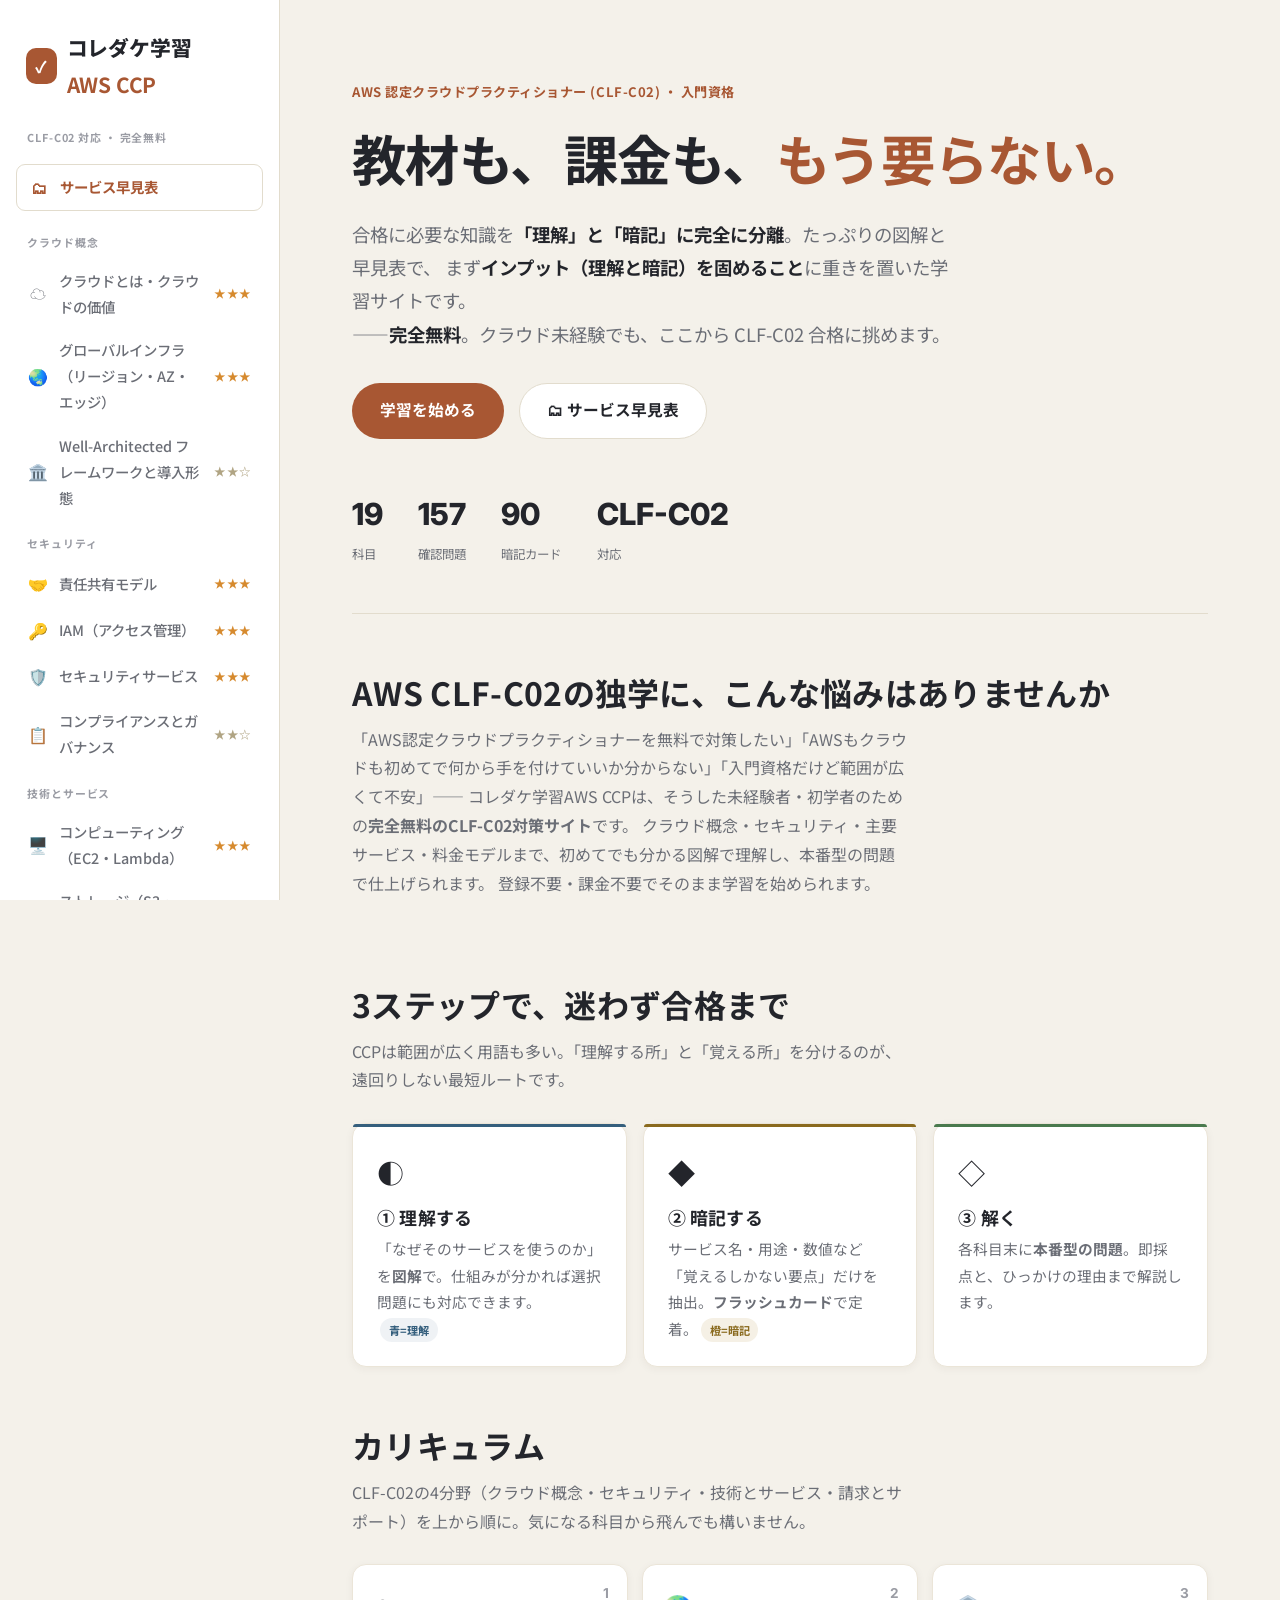
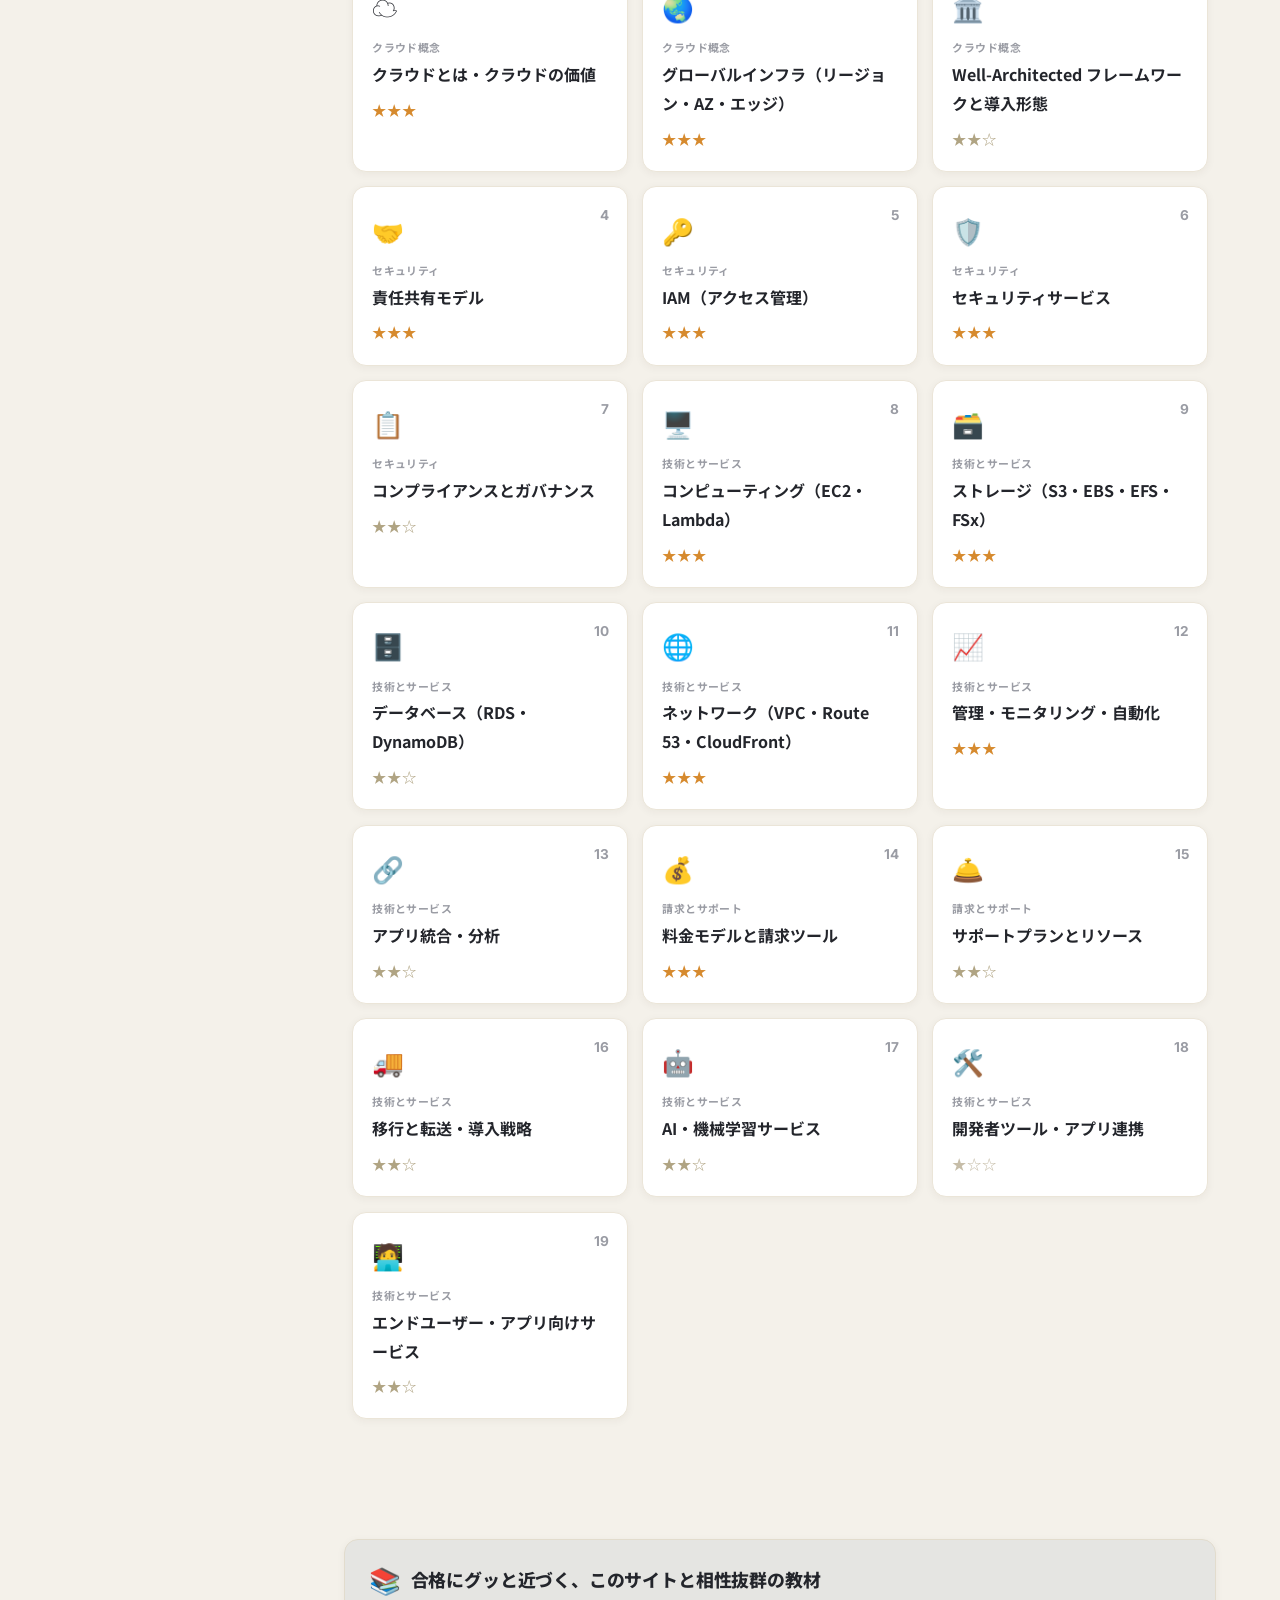
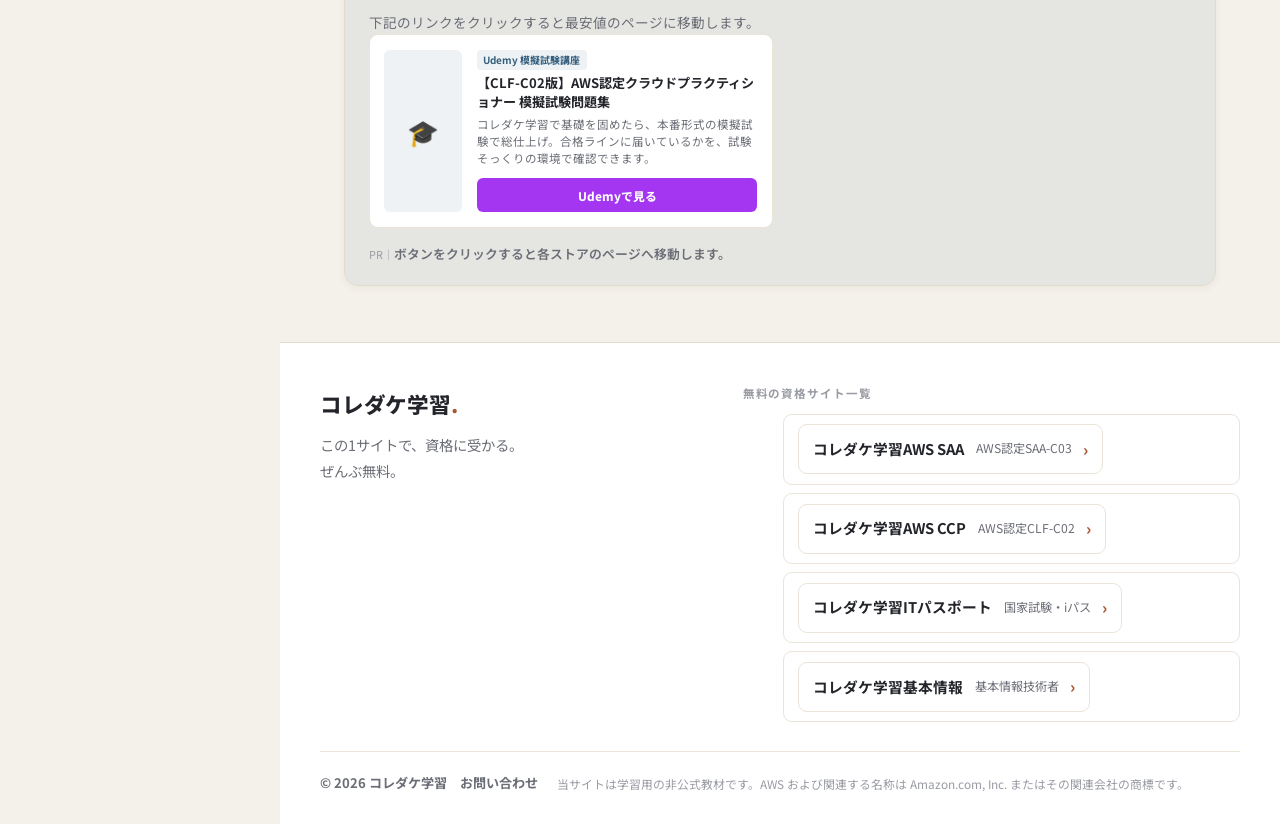
==== commit 8e24fa1e: "全サイトに資格別アイコンを設定(favicon/apple-touch-icon) - 各学習サイトに資格ラベル入りアイコン(アプリと同一意匠:橙地+白ラベル+白チェック)を設定   aws-ccp=" ====
--- a/aws-ccp/index.html
+++ b/aws-ccp/index.html
@@ -11,7 +11,9 @@
     />
     <meta name="robots" content="index, follow" />
     <link rel="canonical" href="https://koredakegakusyu.github.io/aws-ccp/" />
-    <link rel="icon" href="data:image/svg+xml,<svg xmlns='http://www.w3.org/2000/svg' viewBox='0 0 64 64'><rect width='64' height='64' rx='14' fill='%23a85733'/><path d='M17 33l10 10 20-23' fill='none' stroke='%23fff' stroke-width='7' stroke-linecap='round' stroke-linejoin='round'/></svg>" />
+    <link rel="icon" type="image/png" sizes="32x32" href="favicon-32.png" />
+    <link rel="icon" type="image/png" sizes="16x16" href="favicon-16.png" />
+    <link rel="apple-touch-icon" href="apple-touch-icon.png" />
 
     <meta property="og:type" content="website" />
     <meta property="og:title" content="コレダケ学習AWS CCP｜完全無料でCLF-C02に合格する図解学習サイト" />
--- a/aws-ccp/css/style.css
+++ b/aws-ccp/css/style.css
@@ -432,6 +432,26 @@
 }
 .cmp-chip:hover { border-color: var(--accent); color: var(--accent); }
 .cmp-chip.active { background: var(--accent); border-color: var(--accent); color: #fff; }
+
+/* 用語検索の結果（サービス名以外のAWS用語からも解説へジャンプ） */
+.cmp-terms {
+  margin: 0 0 1rem; padding: 0.85rem 1rem;
+  background: var(--bg-elev-2); border: 1px solid var(--border);
+  border-radius: var(--radius);
+}
+.cmp-terms[hidden] { display: none; }
+.cmp-terms-head { font-size: 0.82rem; font-weight: 700; color: var(--text-muted); margin-bottom: 0.6rem; }
+.cmp-terms-list { display: flex; flex-wrap: wrap; gap: 0.45rem; }
+.term-hit {
+  display: inline-flex; align-items: center; gap: 0.4rem;
+  background: var(--bg-elev); border: 1px solid var(--border); border-radius: 999px;
+  padding: 0.32rem 0.75rem; font-size: 0.82rem; font-weight: 700;
+  color: var(--accent); text-decoration: none; transition: var(--transition);
+}
+.term-hit:hover { border-color: var(--accent); background: var(--accent); color: #fff; }
+.term-hit .term-mod { font-size: 0.72rem; font-weight: 500; color: var(--text-muted); }
+.term-hit:hover .term-mod { color: rgba(255,255,255,0.85); }
+.term-more { align-self: center; font-size: 0.78rem; color: var(--text-muted); }
 
 .cmp-wrap { overflow-x: auto; border: 1px solid var(--border); border-radius: var(--radius); box-shadow: var(--shadow-soft); }
 table.cmp-table { width: 100%; border-collapse: collapse; font-size: 0.9rem; }
